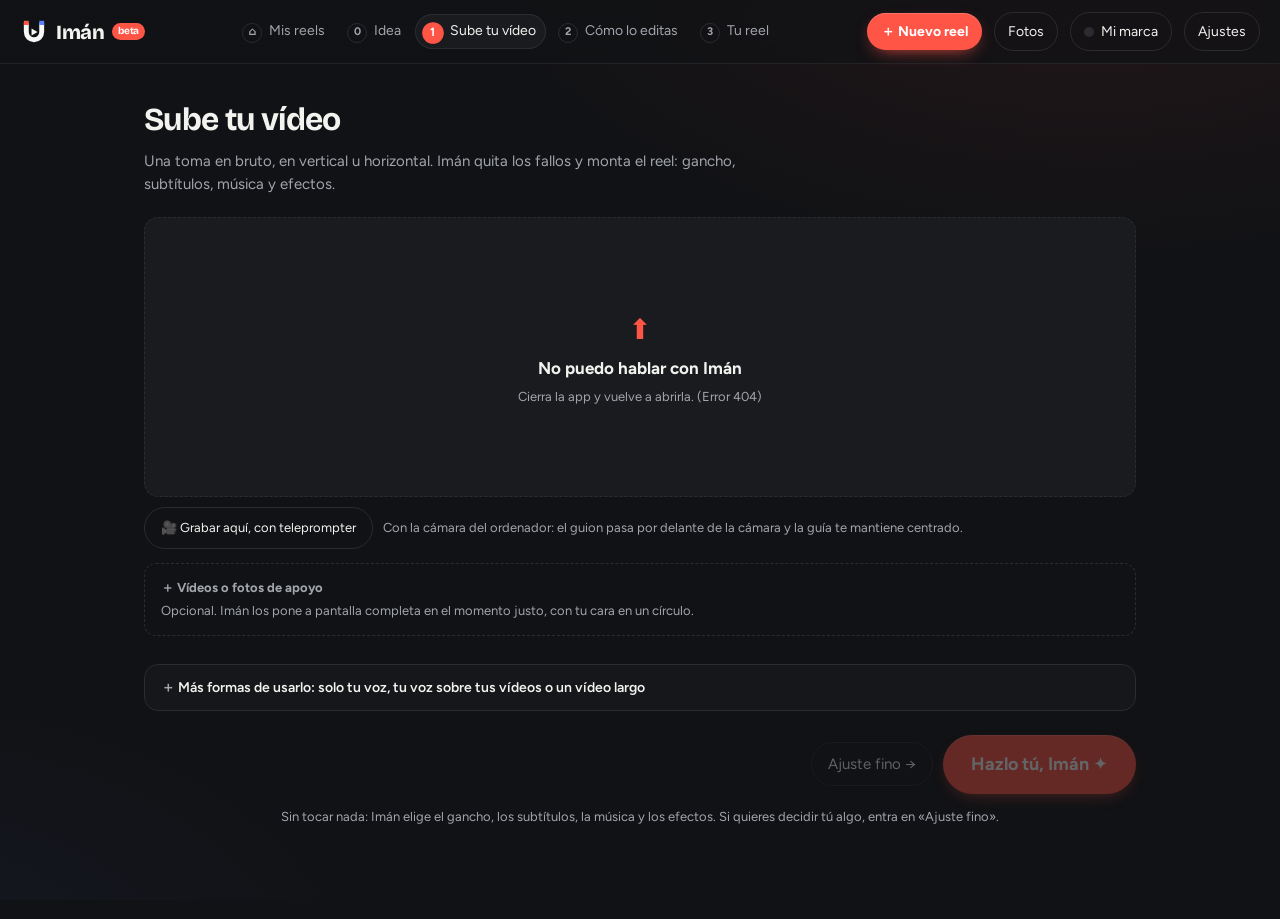
==== iman/web/index.html @ d452b276 "Nada encima de nada: efectos que no se pisan, lista lejos de la cara, círculo opcional y tarjeta de " ====
<!doctype html>
<html lang="es">
<head>
  <meta charset="utf-8">
  <meta name="viewport" content="width=device-width, initial-scale=1">
  <title>Imán</title>
  <link rel="icon" href="iman-logo-oscuro.svg" type="image/svg+xml">
  <link rel="stylesheet" href="https://fonts.googleapis.com/css2?family=Bricolage+Grotesque:opsz,wght@12..96,800&family=Figtree:wght@400;500;700&display=swap">
  <link rel="stylesheet" href="styles.css">
</head>
<body>
  <header class="top">
    <div class="brand"><img class="logo" src="iman-logo-oscuro.svg" alt=""> Imán <small>beta</small></div>
    <nav class="steps" id="steps">
      <button data-step="home"><b>⌂</b> Mis reels</button>
      <button data-step="idea"><b>0</b> Idea</button>
      <button data-step="upload"><b>1</b> Sube tu vídeo</button>
      <button data-step="edit"><b>2</b> Cómo lo editas</button>
      <button data-step="result"><b>3</b> Tu reel</button>
    </nav>
    <a href="#" class="pill" id="trial-pill" hidden></a>
    <button class="primary small" id="new-reel" title="Empezar un reel desde cero">＋ Nuevo reel</button>
    <button class="ghost" id="open-photos" title="Quitar fondo, mejorar y reiluminar fotos">Fotos</button>
    <button class="ghost" id="open-brand"><i class="dot" id="brand-dot"></i> Mi marca</button>
    <button class="ghost" id="open-settings">Ajustes</button>
  </header>

  <div class="update" id="update" role="status" hidden>
    <span><b id="update-title">Hay una versión nueva de Imán</b> <span id="update-text"></span></span>
    <details id="update-notes-wrap" hidden><summary>Qué trae</summary><p id="update-notes"></p></details>
    <button class="primary" id="update-btn">Actualizar ahora</button>
    <button class="ghost" id="update-later" aria-label="Más tarde">Más tarde</button>
  </div>

  <main>
    <!-- BIBLIOTECA -->
    <section class="panel" data-panel="home">
      <div class="row between top-row">
        <div><h1>Mis reels</h1><p class="lead">Todo lo que has editado con Imán, listo para volver a tocar o publicar.</p></div>
        <button class="primary" data-goto="upload">+ Nuevo reel</button>
      </div>
      <p class="hint" id="lib-filter-row" hidden><label>Cliente <select id="lib-client"><option value="*">Todos</option><option value="">Mi marca</option></select></label></p>
      <div id="streak" class="card streak" hidden></div>
      <div id="learned" class="card learned" hidden></div>
      <div id="library" class="library"></div>
    </section>

    <!-- 0. IDEA -->
    <section class="panel" data-panel="idea">
      <div class="idea-top">
        <div>
          <h1>¿Sobre qué grabas hoy?</h1>
          <p class="lead">El agente de ideas te da el gancho y un guion corto con tus palabras. Grábalo de una toma, con el móvil apoyado y luz natural. Es opcional: si ya lo tienes grabado, <a href="#" data-goto="upload">sáltate este paso</a>.</p>
          <form id="idea-form" class="stack">
            <label>Tema<input name="topic" required placeholder="Ej.: cómo conseguir tus primeros clientes como fisio"></label>
            <label>Para quién<input name="audience" placeholder="Ej.: fisios que empiezan por su cuenta"></label>
            <button class="primary" type="submit">Dame 3 ideas</button>
          </form>
        </div>
        <div class="logo3d" aria-hidden="true">
          <div class="logo3d-spin">
            <img src="iman-logo-oscuro.svg" alt="" class="l0"><img src="iman-logo-oscuro.svg" alt="" class="l1">
            <img src="iman-logo-oscuro.svg" alt="" class="l2"><img src="iman-logo-oscuro.svg" alt="" class="l3">
            <img src="iman-logo-oscuro.svg" alt="" class="l4"><img src="iman-logo-oscuro.svg" alt="" class="l5">
          </div>
          <div class="logo3d-floor"></div>
        </div>
      </div>
      <div id="ideas" class="cards"></div>

      <details class="from-comment" id="inspo-box">
        <summary>🔍 Inspiración: ¿por qué funciona ese reel?</summary>
        <p class="hint">Sube un reel de otra persona que te haya llamado la atención. Imán mide su ritmo y explica su gancho, su estructura y sus trucos de retención, y te dice qué parte de la <b>forma</b> puedes llevarte. Nunca su guion ni sus frases: eso es suyo.</p>
        <div class="row tight wrap">
          <label class="file-btn ghost">📥 Analizar un reel<input type="file" id="inspo-file" accept="video/*" hidden></label>
          <span class="hint" id="inspo-status"></span>
        </div>
        <div id="inspo-out" class="cards" hidden></div>
        <div id="inspo-list" class="inspo-list"></div>
      </details>

      <details class="from-comment" id="trends-box">
        <summary>🔥 Ideas en tendencia hoy</summary>
        <p class="hint">Lo que hoy se busca en tu país (Google Trends, gratis y sin clave), convertido en ideas para tu sector. Imán solo propone lo que encaja de verdad con lo tuyo.</p>
        <div class="row tight">
          <label>País <select id="trends-geo"><option value="ES">España</option><option value="MX">México</option><option value="AR">Argentina</option><option value="CO">Colombia</option><option value="CL">Chile</option><option value="US">Estados Unidos</option></select></label>
          <button class="primary" type="button" id="trends-btn">Ver qué se mueve hoy</button>
        </div>
        <div id="trends-out" class="cards" hidden></div>
      </details>

      <details class="from-comment" id="agency-box">
        <summary>✈️ Modo agencia de viajes</summary>
        <p class="hint">Dime el destino y las fechas y te preparo el reel entero: tres ganchos, el guion para grabar de una toma, qué planos pedir a los viajeros, la ruta para el mapa 3D y los textos para Instagram y WhatsApp.</p>
        <form id="agency-form" class="stack">
          <div class="row">
            <label>Destino<input name="destination" required placeholder="Ej.: Japón en grupo"></label>
            <label>Fechas<input name="dates" placeholder="Ej.: 18 al 29 de noviembre"></label>
          </div>
          <div class="row">
            <label>Precio (opcional)<input name="price" placeholder="Ej.: 3.450 € con vuelos"></label>
            <label>Plazas (opcional)<input name="seats" placeholder="Ej.: 30"></label>
          </div>
          <label>Qué incluye (opcional)<input name="includes" placeholder="Ej.: vuelos, hoteles 4*, ryokan en Gero, guía en español"></label>
          <label>Para quién (opcional)<input name="audience" placeholder="Ej.: parejas y amigos de 35 a 60 que no quieren organizar nada"></label>
          <button class="primary" type="submit">Prepárame el reel</button>
        </form>
        <div id="agency-out"></div>
      </details>

      <details class="from-comment" id="calendar-box">
        <summary>🗓️ Calendario de contenido</summary>
        <p class="hint">Qué reel grabar cada día en las próximas semanas, según tu sector y tus fechas clave (una salida, Black Friday, Navidad). Lo puedes descargar para tu calendario.</p>
        <form id="calendar-form" class="stack">
          <label>De qué va tu negocio o tu cuenta<input name="topic" placeholder="Ej.: agencia de viajes en grupo y a medida"></label>
          <label>Fechas clave (una por línea)<textarea name="key_dates" rows="3" placeholder="Ej.: 18 al 29 de noviembre: salida a Japón en grupo&#10;28 de noviembre: Black Friday"></textarea></label>
          <div class="row">
            <label>Semanas<select name="weeks"><option>2</option><option>3</option><option>4</option></select></label>
            <label>Reels por semana<select name="per_week"><option>2</option><option selected>3</option><option>4</option><option>5</option></select></label>
          </div>
          <button class="primary" type="submit">Hazme el calendario</button>
        </form>
        <div id="calendar-out"></div>
      </details>

      <details class="from-comment" id="from-comment">
        <summary>💬 Reel desde un comentario</summary>
        <p class="hint">Pega lo que te ha escrito un seguidor (o sube la captura). Te doy la respuesta para el comentario y el guion de un reel nuevo que le responde, con su comentario en pantalla al principio.</p>
        <form id="comment-form" class="stack">
          <label>Comentario<textarea name="texto" rows="4" title="Cópialo tal cual, con sus faltas: la IA lo ordena" placeholder="Consejo: tirad la basura en los 7-Eleven…"></textarea></label>
          <div class="row tight">
            <label>Usuario<input name="autor" placeholder="@sheila" maxlength="40"></label>
            <label class="ghost small file-pick">📷 Subir captura<input type="file" name="captura" accept="image/*" hidden></label>
            <span class="hint" id="comment-file"></span>
          </div>
          <button class="primary" type="submit">Hazme la respuesta y el reel</button>
        </form>
        <div id="comment-out"></div>
      </details>

      <div class="today">
        <div class="today-head"><h3>Qué grabar hoy</h3><button class="ghost small" id="today-more" type="button">Otras ideas ↻</button></div>
        <p class="hint" id="today-hint">Toca una y te relleno el tema. Luego pulsa «Dame 3 ideas».</p>
        <div id="today" class="today-list"></div>
      </div>

      <h3>Para que te quede bien a la primera</h3>
      <div class="tips">
        <div class="tip"><b>☀️ Luz de frente</b><span>Ponte mirando a una ventana. Nunca con la ventana detrás.</span></div>
        <div class="tip"><b>📱 Móvil apoyado</b><span>En vertical, a la altura de los ojos. Cámara trasera si puedes: graba mejor.</span></div>
        <div class="tip"><b>🎙 Que se te oiga</b><span>Habitación sin eco o un micro de solapa. El audio importa más que la imagen.</span></div>
        <div class="tip"><b>🎬 Una toma y sigue</b><span>Si te equivocas, calla un segundo y repite la frase. Imán quita el fallo.</span></div>
        <div class="tip"><b>⏱ 30–60 segundos</b><span>Una sola idea por reel. Empieza fuerte: la primera frase es el gancho.</span></div>
        <div class="tip"><b>👉 Cierra con una acción</b><span>«Escríbeme JAPÓN», «guárdalo», «reserva tu plaza». Una sola.</span></div>
      </div>

      <h3>Preguntas frecuentes</h3>
      <div class="faq">
        <details><summary>¿Tengo que usar el agente de ideas?</summary><p>No. Si ya tienes el vídeo grabado, pasa directamente a «Sube tu vídeo».</p></details>
        <details><summary>¿Puedo leer el guion mientras grabo?</summary><p>Mejor no leerlo palabra por palabra: quédate con el gancho y las 2–3 ideas y cuéntalo con tus palabras. Suena mucho más natural.</p></details>
        <details><summary>¿En vertical u horizontal?</summary><p>Mejor vertical. Si grabas en horizontal, Imán lo encuadra solo, pero pierdes calidad en los lados.</p></details>
        <details><summary>¿Cuánto tarda en editarse?</summary><p>Un reel de un minuto suele tardar entre uno y tres minutos, según tu ordenador. La primera vez algo más, porque descarga el modelo que transcribe.</p></details>
        <details><summary>¿Se sube mi vídeo a algún sitio?</summary><p>No. El vídeo se edita en tu ordenador. A la IA solo le llega el texto de lo que dices.</p></details>
        <details><summary>¿Por qué me sale un error al pedir ideas?</summary><p>Revisa en Ajustes › IA que edita que tengas elegida «Mi Claude» con tu clave pegada, y que tu cuenta tenga saldo. En «Usar mi propia clave de IA» tienes la guía paso a paso y el botón «Probar mi clave», que te dice exactamente qué falla.</p></details>
      </div>
    </section>

    <!-- 1. UPLOAD -->
    <section class="panel" data-panel="upload">
      <h1>Sube tu vídeo</h1>
      <p class="lead">Una toma en bruto, en vertical u horizontal. Imán quita los fallos y monta el reel: gancho, subtítulos, música y efectos.</p>

      <label class="drop" id="drop">
        <input type="file" id="file" accept="video/*" hidden>
        <div class="drop-inner">
          <div class="drop-icon">⬆</div>
          <strong id="drop-title">Arrastra tu vídeo aquí</strong>
          <span id="drop-hint">o pulsa para elegirlo · MP4, MOV</span>
        </div>
        <video id="preview" muted playsinline hidden></video>
        <div id="audio-picked" class="audio-picked" hidden></div>
      </label>
      <p class="hint record-row"><button class="ghost" type="button" id="record-open">🎥 Grabar aquí, con teleprompter</button> <span>Con la cámara del ordenador: el guion pasa por delante de la cámara y la guía te mantiene centrado.</span></p>
      <p class="hint picked-row" id="picked-row" hidden><span id="picked-name"></span> · <a href="#" id="change-file">Cambiar de vídeo</a></p>
      <div class="takes" id="takes-box" hidden>
        <p class="hint"><strong>Tus tomas, en este orden.</strong> Imán las une una detrás de otra e iguala el color a la primera. Si el orden no es el que quieres, muévelas con las flechas.</p>
        <ol id="takes-list"></ol>
        <p class="hint"><a href="#" id="add-takes">＋ Añadir más tomas</a> · En las instrucciones puedes decir «en la toma 2 pon el texto…»: Imán sabe dónde empieza y acaba cada una.</p>
      </div>
      <div class="broll" id="broll-box">
        <label class="broll-pick">
          <input type="file" id="broll" accept="video/*,image/*" multiple hidden>
          <strong id="broll-title">＋ Vídeos o fotos de apoyo</strong>
          <span class="hint" id="broll-hint">Opcional. Imán los pone a pantalla completa en el momento justo, con tu cara en un círculo.</span>
        </label>
        <div id="broll-list" class="broll-list"></div>
      </div>
      <details class="fine" id="fine-modes">
        <summary>Más formas de usarlo: solo tu voz, tu voz sobre tus vídeos o un vídeo largo</summary>
      <div class="choices inline modes" id="modes">
        <label class="choice"><input type="radio" name="mode" value="camara" checked><span>🎥 Hablo a cámara<small>Tu toma de siempre</small></span></label>
        <label class="choice"><input type="radio" name="mode" value="voz"><span>🎙 Solo mi voz<small>Sin salir en cámara</small></span></label>
        <label class="choice"><input type="radio" name="mode" value="vozclips"><span>🎞 Mi voz sobre mis vídeos<small>Tus clips con tu voz encima</small></span></label>
        <label class="choice"><input type="radio" name="mode" value="largo"><span>✂️ Vídeo largo → varios reels<small>Un directo, una clase, un podcast</small></span></label>
      </div>
      <label class="check" id="directo-row" hidden><input type="checkbox" id="directo"> Es un directo o una charla con público: busca también los momentos con más energía (risas, subidas de voz, reacciones)</label>
      </details>
      <p class="hint plantilla-row" id="plantilla-row" hidden>
        <label>Plantilla <select id="plantilla"><option value="">Imán decide (sin plantilla)</option></select></label>
        <button class="ghost small" type="button" id="plantilla-del" hidden title="Borrar esta plantilla">✕</button>
        <span id="plantilla-hint"></span>
      </p>
      <div class="row end quick-go">
        <button class="ghost" id="to-edit" disabled>Ajuste fino →</button>
        <button class="primary big" id="go-quick" disabled>Hazlo tú, Imán ✦</button>
      </div>
      <p class="hint center" id="quick-hint">Sin tocar nada: Imán elige el gancho, los subtítulos, la música y los efectos. Si quieres decidir tú algo, entra en «Ajuste fino».</p>
    </section>

    <!-- 2. EDIT -->
    <section class="panel" data-panel="edit">
      <h1>Cómo lo editas</h1>
      <p class="lead">Con elegir para dónde es y de qué va, basta. Lo demás Imán lo decide solo, y puedes cambiarlo abajo.</p>
      <div class="grid2">
        <div>
          <h3>¿Para dónde es?</h3>
          <div id="redes" class="choices inline"></div>
          <h3>¿De qué va?</h3>
          <div id="packs" class="choices inline"></div>
          <details class="fine" id="fine-edit">
            <summary>Ajuste fino: ritmo, subtítulos, encuadre, fondo, color, sonido y calidad</summary>
          <h3>Ritmo</h3>
          <div id="rhythms" class="choices"></div>
          <h3>Estilo de subtítulos</h3>
          <div id="styles" class="choices inline"></div>
          <h3>Tamaño de letra</h3>
          <div class="choices inline" id="letra-choices">
            <label class="choice"><input type="radio" name="letra" value="normal" checked><span>Normal<small>hasta 3 palabras por bloque</small></span></label>
            <label class="choice"><input type="radio" name="letra" value="grande"><span>Grande<small>letras grandes, 2 palabras por bloque</small></span></label>
            <label class="choice"><input type="radio" name="letra" value="enorme"><span>Enorme<small>una palabra que llena la pantalla</small></span></label>
          </div>
          <div class="copy-style">
            <button class="ghost" type="button" id="copy-style-btn">✦ Copiar el estilo de un reel que te gusta</button>
            <div id="copy-style-box" class="stack" hidden>
              <p class="hint">Sube el reel (guárdalo o grábalo con la pantalla del móvil) o una captura. Imán saca la letra, los colores, cuántas palabras salen y el ritmo. No copia el contenido de nadie.</p>
              <input type="file" id="copy-style-file" accept="video/*,image/*">
              <input id="copy-style-name" placeholder="Nombre para el estilo (opcional)">
              <button class="primary" type="button" id="copy-style-go">Sacar el estilo</button>
              <p class="hint" id="copy-style-msg"></p>
            </div>
          </div>
          <h3>Encuadre</h3>
          <div class="choices inline">
            <label class="choice"><input type="radio" name="fit" value="recortar" checked><span>Recortar a vertical<small>llena la pantalla; si grabaste en horizontal, te sigue para que no te salgas</small></span></label>
            <label class="choice"><input type="radio" name="fit" value="fondo"><span>Fondo desenfocado<small>se ve el vídeo entero, con el mismo vídeo borroso arriba y abajo</small></span></label>
          </div>
          <div id="bg-box">
            <h3>Tu fondo</h3>
            <div class="choices inline" id="bg-choices">
              <label class="choice"><input type="radio" name="background" value="" checked><span>El de verdad<small>tu fondo tal cual se grabó</small></span></label>
              <label class="choice"><input type="radio" name="background" value="desenfoque"><span>Desenfocado<small>tú nítido delante</small></span></label>
              <label class="choice"><input type="radio" name="background" value="color"><span>Brillo de mi marca<small>oscuro con la luz de tu color</small></span></label>
              <label class="choice"><input type="radio" name="background" value="marca_degradado"><span>Degradado de mi marca<small>te recorta y pone detrás tus colores</small></span></label>
              <label class="choice"><input type="radio" name="background" value="marca_bokeh"><span>Luces de mi marca<small>bokeh desenfocado</small></span></label>
              <label class="choice"><input type="radio" name="background" value="marca_logo"><span>Trama con mi logo<small>tu logo repetido y suave detrás de ti</small></span></label>
              <label class="choice"><input type="radio" name="background" value="foto"><span>Mi foto<small>p. ej. Tokio de fondo</small></span></label>
            </div>
            <label class="ghost button" id="bg-photo-pick" hidden>📷 Elegir la foto de fondo<input type="file" id="bg-photo" accept="image/*" hidden></label>
            <p class="hint" id="bg-photo-name" hidden></p>
          </div>
          <h3>Color</h3>
          <div class="music-row"><label>🎨 Look de color y textura
            <select id="look"><option value="auto" selected>Automático (Imán elige según tu vídeo)</option><option value="natural">Natural</option><option value="calido">Cálido</option><option value="teal">Teal &amp; Orange (viajes)</option><option value="cine">Cine</option><option value="grano">Película con grano</option><option value="retro">Retro (CRT)</option><option value="bn">Blanco y negro</option></select></label></div>
          <p class="hint" id="look-help"></p>
          <h3>Espectáculo</h3>
          <div class="music-row"><label>🎆 Intensidad de los efectos
            <select id="intensidad"><option value="alta" selected>Alta: un efecto cada 3-5 s, textos grandes (el estilo que más engancha)</option><option value="media">Media: un efecto cada 5-8 s</option><option value="baja">Baja: pocos efectos, solo si aportan</option></select></label></div>
          <div id="use-brand-row" hidden>
            <h3>Marca</h3>
            <label class="check"><input type="checkbox" id="use-brand" checked> Con mi marca (colores, logo y cierre) · <a href="#" id="brand-edit-link">cambiar</a></label>
          </div>
          <h3>Sonido</h3>
          <label class="check"><input type="checkbox" id="voice" checked> Mejorar la voz (menos ruido, volumen estable)</label>
          <label class="check"><input type="checkbox" id="ruido"> Quitar ruido fuerte de fondo (calle, tráfico, viento) <small>solo si se oye mucho: suaviza un poco la voz</small></label>
          <label class="check"><input type="checkbox" id="sfx" checked> Efectos de sonido (golpe al empezar, whoosh y pops en cada efecto)</label>
          <label class="check"><input type="checkbox" id="punch" checked> Zoom de entrada en el primer medio segundo</label>
          <label class="check"><input type="checkbox" id="transiciones" checked> Transiciones en los cortes (barrido y glitch)</label>
          <label class="check"><input type="checkbox" id="circulo"> Mi cara en un círculo sobre los vídeos de apoyo, el mapa y las tarjetas</label>
          <label class="check"><input type="checkbox" id="barra"> Barra de progreso arriba (se llena hasta el final y engancha)</label>
          <div class="music-row">
            <label>🎵 Música de fondo
              <select id="music-style"><option value="auto" selected>Automática (Imán elige según tu vídeo)</option><option value="">Sin música</option><option value="mia">Mi música (subir archivo)</option></select>
            </label>
            <button type="button" class="ghost" id="music-play" hidden>▶ Escuchar</button>
            <audio id="music-audio" hidden></audio>
          </div>
          <label class="ghost button" id="music-pick" hidden>Elegir mi canción<input type="file" id="music-file" accept="audio/*,.mp3,.m4a,.wav,.ogg,.flac,.aac" hidden></label>
          <p class="hint" id="music-name">La música de Imán la creamos nosotros: es tuya y sin derechos. Baja sola cuando hablas.</p>
          <h3>Calidad</h3>
          <div class="choices inline">
            <label class="choice"><input type="radio" name="size" value="1080" checked><span>1080 × 1920<small>lo normal para redes; tarda menos</small></span></label>
            <label class="choice"><input type="radio" name="size" value="4k"><span>4K<small>más nitidez si tu móvil grabó en 4K; tarda más y pesa más</small></span></label>
          </div>
          </details>
        </div>
        <div>
          <h3>Dímelo como a tu editor</h3>
          <textarea id="instructions" rows="5" placeholder="Ej.: quita la parte en la que me equivoco con el precio y resalta «gratis»"></textarea>
          <p class="hint tip">💡 Pide cosas concretas, una por frase: qué quitar («la parte del precio»), qué resaltar («la palabra gratis») y qué efecto quieres y dónde («una lista cuando digo los 3 pasos»).</p>
          <p class="hint ideas-label">Toca las que quieras y se añaden (puedes elegir varias y retocarlas):</p>
          <div id="instr-ideas" class="quick ideas"></div>
          <label class="check small"><input type="checkbox" id="remember"> Recordarlo para mis próximos reels</label>
          <p class="hint" id="memory-hint" hidden></p>
          <p class="hint" id="ai-hint"></p>
          <details class="fine" id="fine-hook">
            <summary>Ajuste fino: el gancho</summary>
          <h3>Gancho</h3>
          <label class="check"><input type="checkbox" id="hook" checked> Poner título de gancho al principio</label>
          <input id="hook-title" placeholder="Escríbelo tú, o deja que lo proponga la IA">
          <p class="hint tip">💡 Máx. 7 palabras y algo concreto: una cifra («3 errores al ir a Japón»), un problema («Si te mareas en el avión…») o una promesa («Japón por menos de 2.000 €»). Evita «Hola» o «Hoy os cuento».</p>
          <select id="hook-template"><option value="">Plantilla de gancho (opcional)</option></select>
          <h3>Gancho visual (los primeros 3 segundos)</h3>
          <select id="gancho"><option value="auto">Que lo elija Imán</option></select>
          <p class="hint tip" id="gancho-tip"></p>
          <details class="gancho-lib" id="gancho-lib">
            <summary>🎬 Biblioteca de ganchos visuales: qué grabar al principio</summary>
            <div id="gancho-cards" class="cards"></div>
          </details>
          </details>
        </div>
      </div>
      <div class="row between">
        <button class="ghost" data-goto="upload">← Cambiar vídeo</button>
        <button class="primary" id="go">Hazlo tú, Imán ✦</button>
      </div>
    </section>

    <!-- 3. RESULT -->
    <section class="panel" data-panel="result">
      <div class="result">
        <div class="phone" id="phone">
          <video id="out" controls playsinline hidden></video>
          <div class="safe" aria-hidden="true"><i class="s-top"></i><i class="s-bottom"></i><i class="s-right"></i></div>
          <div id="working" class="working" hidden>
            <div class="spinner"></div>
            <strong id="step">Preparando tu vídeo</strong>
            <div class="bar"><i id="bar"></i></div>
            <span class="hint">Puedes hacer otra cosa mientras tanto.</span>
          </div>
        </div>
        <div class="side">
          <h1>Tu reel</h1>
          <div class="view-tabs" id="view-tabs" role="tablist" aria-label="Vistas" hidden>
            <button type="button" data-view="cut">Sin silencios</button>
            <button type="button" data-view="reel" class="on">Reel terminado</button>
            <button type="button" data-view="orig">Vídeo original</button>
          </div>
          <p class="hint" id="view-hint" hidden></p>
          <div id="clips" class="clips" hidden></div>
          <div id="early" class="early" hidden>
            <div class="card director"><span class="spin-sm"></span><p>Mientras revisas, el director ya está preparando el estilo de tu reel.</p></div>
            <p class="early-stats" id="early-stats"></p>
            <div id="early-phrases" class="phrases"></div>
            <p class="hint">Lo que quites o recuperes aquí se aplica solo en cuanto el reel esté listo.</p>
            <audio id="early-audio" preload="none" hidden></audio>
            <div id="early-preview" class="early-preview" hidden>
              <h4>Vista previa al instante</h4>
              <video id="early-video" controls muted playsinline preload="metadata"></video>
              <p class="hint">Tu vídeo ya con los cortes, en pequeño. El reel de verdad, con subtítulos, música y efectos, sigue montándose.</p>
            </div>
          </div>
          <div id="result-tools">
          <div id="stats" class="stats"></div>
          <div id="hook-box"></div>
          <div id="fixes-box" hidden></div>
          <div id="viral-box" class="card viral" hidden></div>
          <div class="row tight" id="template-row">
            <button class="ghost" type="button" id="template-save" title="Guarda el ritmo, el estilo, el gancho, la música y el look de este reel para repetirlos en los siguientes">💾 Guardar como plantilla</button>
            <button class="ghost" type="button" id="results-open" title="Apunta cómo le fue en tu red: con 3 o más reels anotados, Imán aprende qué te funciona">📈 Anotar resultados</button>
            <button class="ghost" type="button" id="promo-btn" title="4 s de tu toma tal cual y, de un latigazo, el reel montado: para enseñar tu proceso">🎬 Reel antes/después</button>
            <button class="ghost" type="button" id="review-open" title="Modo equipo: márcalo pendiente de aprobación, apruébalo o pide cambios">👥 Equipo</button>
            <span class="hint" id="template-msg"></span>
          </div>
          <div id="review-box" class="card review" hidden>
            <h4>Modo equipo</h4>
            <p class="hint" id="review-state"></p>
            <div class="row tight wrap">
              <label>Quién <input id="review-who" list="review-names" maxlength="40" placeholder="Tu nombre"><datalist id="review-names"></datalist></label>
              <label class="grow">Nota <input id="review-note" maxlength="300" placeholder="Ej.: cambia el gancho por el de la cifra"></label>
            </div>
            <div class="row tight wrap">
              <button class="ghost" type="button" data-review="pendiente">⏳ Pedir aprobación</button>
              <button class="ghost" type="button" data-review="aprobado">✅ Aprobar</button>
              <button class="ghost" type="button" data-review="cambios">✏️ Pedir cambios</button>
              <button class="ghost" type="button" data-review="borrador">Quitar de revisión</button>
            </div>
            <p class="hint">Para que lo vea la otra persona, mándale el reel con «Para WhatsApp» y que apunte aquí su decisión en su Imán (o en este).</p>
            <ul id="review-hist" class="review-hist"></ul>
          </div>
          <div id="check-box" class="card" hidden><h4>Revisión antes de publicar</h4><ul id="check-list" class="checks"></ul></div>
          <h3>Publicar y vender</h3>
          <div class="publish">
            <p class="hint">Lo que convierte el reel en reservas: el texto para cada red, los anuncios y una guía para captar contactos.</p>
            <div class="row tight">
              <button class="primary" id="post-btn">✦ Textos para cada red y anuncios</button>
              <button class="ghost" id="guide-btn" type="button">📘 Guía PDF para captar contactos</button>
            </div>
            <p class="hint" id="guide-msg" hidden></p>
            <div id="post-box" hidden>
              <p class="hint" id="post-funnel"></p>
              <div class="view-tabs" id="post-tabs" role="tablist"></div>
              <textarea id="post-text" rows="8"></textarea>
              <div class="row tight">
                <button class="ghost" id="post-copy">Copiar texto</button>
                <button class="link" id="post-again" type="button">Escríbelos de nuevo</button>
              </div>
              <div class="share" id="share-box">
                <button class="primary small" id="share-go" type="button">Copiar texto y abrir Instagram</button>
                <button class="ghost small" id="share-folder" type="button">📂 Ver el vídeo en su carpeta</button>
                <p class="hint" id="share-help"></p>
              </div>
            </div>
            <div class="cover">
              <img id="cover-img" alt="Portada">
              <div>
                <label>Portada: elige el momento<input type="range" id="cover-t" min="0" max="10" step="0.1" value="0.5"></label>
                <a class="ghost" id="cover-dl" href="#" download>Descargar portada</a>
              </div>
            </div>
            <button class="ghost" id="covers-btn">✦ Hazme 3 portadas que se pinchen</button>
            <p class="hint" id="covers-hint" hidden>Tú recortado, con luz de borde y el gancho en grande. Cada una en vertical (portada del reel) y en horizontal (YouTube).</p>
            <div id="covers" class="covers" hidden></div>
          </div>
          <details id="review-box" open>
            <summary>Revisa lo que dices</summary>
            <p class="hint">Lo que se queda y lo que he quitado, frase a frase. Si algo no te cuadra, cámbialo.</p>
            <div id="phrases" class="phrases"></div>
            <button class="ghost" id="phrases-apply" hidden>Aplicar cambios</button>
          </details>
          <label class="check small"><input type="checkbox" id="safe-toggle"> Ver zonas que tapan Instagram y TikTok</label>
          <div id="fx-box" hidden>
            <h3>Efectos</h3>
            <div id="fx-list" class="fx-list"></div>
            <button class="ghost" id="fx-apply" hidden>Aplicar cambios</button>
          </div>
          <h3>Dímelo como a tu editor</h3>
          <div id="chat" class="chat"></div>
          <form id="chat-form" class="chat-form">
            <input id="chat-input" placeholder="Ej.: pon una lista con los 3 pasos y quita la parte del precio" autocomplete="off">
            <button class="ghost mic" type="button" id="chat-mic" title="Dictar el cambio" aria-label="Dictar el cambio" hidden>🎙</button>
            <button class="primary" type="submit">Enviar</button>
          </form>
          <p class="hint tip">💡 Di qué cambiar y dónde: «el titular del principio más corto», «quita los efectos del final», «música más tranquila».</p>
          <p class="hint ideas-label">¿No sabes qué pedirle? Toca una idea, cámbiala si quieres y pulsa Enviar:</p>
          <div id="chat-ideas" class="quick ideas"></div>
          <label class="check small"><input type="checkbox" id="chat-remember"> Recordarlo para mis próximos reels</label>
          <h3>Cambios rápidos</h3>
          <p class="hint" id="quick-help">Pasa el ratón por un botón para ver qué hace. Al pulsarlo, el reel se vuelve a montar con ese cambio (no se pierde nada).</p>
          <div class="quick" id="quick-box">
            <button data-rhythm="rapido">Más rápido</button>
            <button data-rhythm="natural">Más natural</button>
            <button data-style="impacto">Estilo Impacto</button>
            <button data-style="editorial">Estilo Editorial</button>
            <button data-style="palabra">Palabra a palabra</button>
            <button data-style="neon">Estilo Neón</button>
            <button data-style="karaoke">Karaoke</button>
            <button data-style="caja">Caja</button>
            <button data-style="gigante">Gigante</button>
            <button data-style="mezcla">Mezcla</button>
            <button data-style="elegante">Elegante</button>
            <button data-style="marcador">Marcador</button>
            <button data-style="hormozi">Hormozi</button>
            <button data-style="bebas">Bebas</button>
            <button data-style="comic">Cómic</button>
            <button data-style="bloque">Bloque</button>
            <button data-style="cursiva">Cursiva</button>
            <label class="quick-music">🔠 Letra <select id="re-letra"><option value="normal">Normal</option><option value="grande">Grande</option><option value="enorme">Enorme</option></select></label>
            <label class="quick-music">🎨 Color <select id="re-look"><option value="natural">Natural</option><option value="calido">Cálido</option><option value="teal">Teal &amp; Orange (viajes)</option><option value="cine">Cine</option><option value="grano">Película con grano</option><option value="retro">Retro (CRT)</option><option value="bn">Blanco y negro</option></select></label>
            <label class="quick-music">🎵 Música <select id="re-music"><option value="">Sin música</option></select></label>
            <label class="quick-music">🌍 Idioma <select id="re-idioma"><option value="">El del vídeo</option><option value="en">Inglés</option><option value="fr">Francés</option><option value="de">Alemán</option><option value="it">Italiano</option><option value="pt">Portugués</option><option value="ca">Catalán</option><option value="ja">Japonés</option></select></label>
            <button data-background="desenfoque">Fondo desenfocado</button>
            <button data-background="color">Fondo brillo de marca</button>
            <button data-background="marca_degradado">Fondo degradado de marca</button>
            <button data-background="marca_bokeh">Fondo luces de marca</button>
            <button data-background="marca_logo">Fondo con mi logo</button>
            <button data-background="">Fondo original</button>
            <button data-voice="false">Voz tal cual (sin limpiar)</button>
            <button data-voice="true">Voz limpia</button>
            <button data-ruido="true">Quitar ruido de calle</button>
            <button data-ruido="false">Dejar el ruido de fondo</button>
          </div>
          <form id="reedit-form" class="chat-form">
            <input id="new-hook" placeholder="Cambiar el gancho por…">
            <button class="ghost" type="submit">Aplicar</button>
          </form>
          <details class="versions" id="versions-box">
            <summary>Versiones para probar (anuncios)</summary>
            <p class="hint">Saco el mismo reel con otros ganchos y otras llamadas a la acción, para ver cuál funciona mejor. Hasta 6 versiones.</p>
            <label>Ganchos (uno por línea)<textarea id="versions-hooks" rows="4"></textarea></label>
            <label>Llamadas a la acción (opcional, una por línea)<textarea id="versions-ctas" rows="2" placeholder="Reserva tu plaza&#10;Escríbeme por WhatsApp"></textarea></label>
            <button class="ghost" id="versions-btn" type="button">✦ Crear las versiones</button>
            <p class="hint" id="versions-status" role="status"></p>
            <div id="versions-list" class="versions-list"></div>
          </details>
          <h3>Carrusel e historias</h3>
          <div class="kit">
            <p class="hint">Del mismo reel, con tu marca: un carrusel para el feed y 3 historias para anunciarlo.</p>
            <button class="ghost" id="kit-btn">✦ Hazme el carrusel y las historias</button>
            <div id="kit-box" hidden>
              <div class="kit-strip" id="kit-carousel"></div>
              <div class="kit-strip stories" id="kit-stories"></div>
              <form id="kit-form" class="chat-form">
                <input id="kit-input" placeholder="Ej.: en la diapositiva 3 pon el precio" autocomplete="off">
                <button class="ghost" type="submit">Cambiar</button>
              </form>
              <p class="hint" id="kit-reply"></p>
              <a class="ghost" id="kit-dl" href="#" download>Descargar todo (.zip)</a>
            </div>
          </div>
          </div>
          <div class="row">
            <a class="primary" id="download" href="#" download>Descargar reel</a>
            <a class="ghost" id="download-wa-mp4" href="#" download title="Más ligero, para enviarlo a un grupo o a tu lista de difusión">Para WhatsApp</a>
            <a class="ghost" id="download-wa" href="#" download hidden title="Los estados de WhatsApp cortan a los 60 segundos">Para estados de WhatsApp (trozos de 60 s)</a>
            <button class="ghost" data-goto="upload">Editar un nuevo reel</button>
          </div>
        </div>
      </div>
    </section>
  </main>

  <dialog id="recorder" class="wide">
    <h2>Grabar aquí</h2>
    <p class="hint">Mira al punto rojo (justo bajo la cámara) y lee el guion que pasa por delante. Cuando pares, Imán quita los silencios y los fallos como siempre.</p>
    <div class="rec-stage">
      <video id="rec-video" autoplay muted playsinline></video>
      <div class="rec-guide" aria-hidden="true"><div class="rec-oval"></div><div class="rec-dot"></div></div>
      <div class="rec-prompter" id="rec-prompter"><div id="rec-scroll"></div></div>
      <div class="rec-count" id="rec-count" hidden>3</div>
      <div class="rec-time" id="rec-time" hidden>● 0:00</div>
      <p class="rec-warn" id="rec-warn" hidden></p>
    </div>
    <label>Guion para el teleprompter<textarea id="rec-script" rows="3" placeholder="Pega aquí el guion (o viene solo desde «Grabar esta →»)."></textarea></label>
    <div class="row">
      <label>Velocidad<input type="range" id="rec-speed" min="1" max="5" value="3"></label>
      <label>Letra<input type="range" id="rec-size" min="22" max="48" value="32"></label>
    </div>
    <div class="row between">
      <button class="ghost" type="button" id="rec-close">Cerrar</button>
      <div class="row">
        <button class="ghost" type="button" id="rec-retake" hidden>Repetir</button>
        <button class="primary" type="button" id="rec-start">Grabar (3, 2, 1…)</button>
        <button class="primary" type="button" id="rec-use" hidden>Usar este vídeo →</button>
      </div>
    </div>
  </dialog>

  <dialog id="settings">
    <form method="dialog" id="settings-form" class="stack">
      <h2>Ajustes</h2>
      <h3>Tu licencia</h3>
      <p class="hint" id="license-status"></p>
      <div class="row" id="license-activate">
        <input name="license_input" id="license-input" placeholder="Pega aquí tu clave de licencia" autocomplete="off">
        <button class="primary" id="license-btn" type="button">Activar</button>
      </div>
      <p class="hint" id="license-buy">¿Aún no la tienes? <a href="https://imanreels.com/#precio" target="_blank" rel="noopener">Consigue Imán</a>: soporte, actualizaciones e IA incluidos.</p>
      <div class="row" id="license-active" hidden><button class="ghost" id="license-off" type="button">Desactivar en este ordenador</button></div>
      <p class="hint error" id="license-error" hidden></p>
      <h3>Ayuda y opiniones</h3>
      <p class="hint">¿Algo falla o se te ocurre una mejora? Cuéntanoslo: copiamos tu versión y el último error para que no tengas que explicarlo.</p>
      <div class="row">
        <button class="ghost" id="feedback-btn" type="button">Enviar opinión / Algo falla</button>
        <button class="ghost" id="diag-btn" type="button" title="Comprueba ffmpeg, el modelo que te escucha, el disco, la memoria, la IA y la licencia">🩺 Diagnóstico</button>
        <button class="ghost" id="logs-btn" type="button">Abrir carpeta de registros</button>
      </div>
      <p class="hint" id="feedback-msg" hidden></p>
      <div id="diag-box" class="diag" hidden>
        <ul id="diag-list"></ul>
        <div class="row tight"><button class="ghost small" id="diag-copy" type="button">Copiar diagnóstico</button><span class="hint" id="diag-msg"></span></div>
      </div>
      <h3>Tu ordenador</h3>
      <label>Modo ligero
        <select name="ligero">
          <option value="auto">Automático (Imán lo decide según tu ordenador)</option>
          <option value="si">Siempre: más rápido en ordenadores sencillos</option>
          <option value="no">Nunca: todos los efectos</option>
        </select></label>
      <p class="hint" id="equipo-hint"></p>
      <h3>IA que edita</h3>
      <div class="choices inline">
        <label class="choice"><input type="radio" name="provider" value="iman"><span>Imán<small>incluida, sin cuentas extra</small></span></label>
        <label class="choice"><input type="radio" name="provider" value="claude"><span>Mi Claude<small>con tu clave</small></span></label>
        <label class="choice"><input type="radio" name="provider" value="openai"><span>Mi ChatGPT<small>con tu clave</small></span></label>
        <label class="choice"><input type="radio" name="provider" value="none"><span>Sin IA</span></label>
      </div>
      <details id="own-keys">
        <summary>Usar mi propia clave de IA</summary>
        <p class="hint">Así la IA la pagas tú directamente a Claude, a unos 5 céntimos por reel. La clave se guarda solo en este ordenador.</p>
        <details class="guide" open>
          <summary>Cómo conseguir tu clave de Claude (5 minutos)</summary>
          <ol class="howto">
            <li><b>Crea tu cuenta</b> en <a href="https://console.anthropic.com/" target="_blank" rel="noopener">la consola de Claude</a>. Vale tu correo de siempre. Es distinta de la app de Claude: aunque pagues Claude Pro, aquí hay que poner saldo aparte.</li>
            <li><b>Pon saldo.</b> En <a href="https://console.anthropic.com/settings/billing" target="_blank" rel="noopener">Billing</a>, pulsa «Buy credits». Con 5 $ tienes para unos 80 reels. Si es de empresa, pon los datos fiscales para la factura.</li>
            <li><b>Ponle un tope</b> (opcional) en <a href="https://console.anthropic.com/settings/limits" target="_blank" rel="noopener">Limits</a>, por ejemplo 10 $ al mes, y así nunca gastas de más.</li>
            <li><b>Crea la clave.</b> En <a href="https://console.anthropic.com/settings/keys" target="_blank" rel="noopener">API keys</a>, pulsa «Create key», ponle de nombre «Imán» y pulsa «Copiar». Solo se ve una vez: si la pierdes, crea otra.</li>
            <li><b>Pégala aquí abajo</b> y pulsa «Probar mi clave». Después, «Guardar».</li>
          </ol>
          <p class="hint">No la mandes por WhatsApp ni en capturas: quien la tenga puede gastar tu saldo. Si se te escapa, bórrala en API keys y crea otra.</p>
        </details>
        <label>Clave de Anthropic (Claude)
          <span class="row tight"><input name="anthropic_key" type="password" placeholder="sk-ant-…" autocomplete="off"><button class="ghost" type="button" data-test-key="claude">Probar mi clave</button></span>
        </label>
        <p class="hint" id="test-claude" hidden></p>
        <details class="guide">
          <summary>Prefiero ChatGPT</summary>
          <ol class="howto">
            <li>Entra en <a href="https://platform.openai.com/" target="_blank" rel="noopener">la plataforma de OpenAI</a> (distinta de ChatGPT Plus).</li>
            <li>Pon saldo en <a href="https://platform.openai.com/settings/organization/billing" target="_blank" rel="noopener">Billing</a>.</li>
            <li>Crea la clave en <a href="https://platform.openai.com/api-keys" target="_blank" rel="noopener">API keys</a> y cópiala.</li>
            <li>Pégala aquí, pruébala, marca «Mi ChatGPT» arriba y guarda.</li>
          </ol>
          <label>Clave de OpenAI (ChatGPT)
            <span class="row tight"><input name="openai_key" type="password" placeholder="sk-…" autocomplete="off"><button class="ghost" type="button" data-test-key="openai">Probar mi clave</button></span>
          </label>
          <p class="hint" id="test-openai" hidden></p>
        </details>
      </details>
      <h3>Planos de apoyo de Pexels <small class="tag">gratis</small></h3>
      <p class="hint">Con tu clave de Pexels, Imán mete planos de 1-2 s que ilustran lo que cuentas (tú sigues en el círculo). Sácala gratis en <a href="https://www.pexels.com/api/" target="_blank" rel="noopener">pexels.com/api</a> (pulsa «Your API Key») y pégala aquí. Vídeos de <a href="https://www.pexels.com" target="_blank" rel="noopener">Pexels</a>.</p>
      <label>Clave de Pexels<input name="pexels_key" type="password" placeholder="Tu clave de Pexels" autocomplete="off"></label>
      <h3>Lo que Imán recuerda de ti</h3>
      <p class="hint" id="memory-empty">Aún nada. Marca «Recordarlo para mis próximos reels» cuando le pidas algo y lo aplicará siempre.</p>
      <ul class="memory" id="memory-list"></ul>
      <h3>Llevar Imán a otro ordenador</h3>
      <p class="hint">Guarda en un archivo tus ajustes, Mi marca con el logo y lo que Imán recuerda de ti. En el otro ordenador, pulsa «Importar» y elige ese archivo.</p>
      <label class="check small"><input type="checkbox" id="export-secrets"> Incluir también mi licencia y mis claves de IA</label>
      <p class="hint warn-text" id="export-warn" hidden>Quien tenga ese archivo podrá usar tu licencia y gastar de tu cuenta de IA. Guárdalo en un USB o en tu nube, no lo mandes por WhatsApp ni por correo, y bórralo cuando hayas terminado.</p>
      <div class="row">
        <a class="ghost button" id="export-settings" href="/api/settings/export" download="mis-ajustes.iman">⬇ Exportar mis ajustes</a>
        <label class="ghost button">⬆ Importar ajustes<input type="file" id="import-settings" accept=".iman,.zip" hidden></label>
      </div>
      <p class="hint" id="import-result" hidden></p>

      <h3>Transcripción</h3>
      <div class="choices inline">
        <label class="choice"><input type="radio" name="transcriber" value="local"><span>En mi ordenador (gratis)</span></label>
        <label class="choice"><input type="radio" name="transcriber" value="openai"><span>OpenAI Whisper</span></label>
      </div>
      <label>Idioma del vídeo<select name="language"><option value="es">Español</option><option value="en">Inglés</option><option value="pt">Portugués</option><option value="">Detectar</option></select></label>
      <div class="row end"><button class="ghost" value="cancel">Cerrar</button><button class="primary" id="save-settings" value="default">Guardar</button></div>
    </form>
  </dialog>

  <dialog id="brand" class="wide">
    <form method="dialog" id="brand-form">
      <h2>Mi marca</h2>
      <p class="hint">Se configura una vez y se aplica sola en todos tus reels.</p>
      <div class="row tight wrap clients" id="clients-row" hidden>
        <label>Cliente <select id="client-select"><option value="">Mi marca (la propia)</option></select></label>
        <button class="ghost small" type="button" id="client-add">+ Añadir cliente</button>
        <button class="ghost small" type="button" id="client-del" hidden>Borrar cliente</button>
        <span class="hint" id="client-hint">Cada cliente tiene su propia marca; lo que edites abajo es la del cliente elegido.</span>
      </div>
      <div class="brand-grid">
        <div class="stack">
          <label title="Qué vendes, a quién y qué te hace distinto. La IA lo usa en los textos de cada red.">Cuéntame tu negocio en una frase
            <div class="row tight"><input name="description" placeholder="Ej.: agencia de viajes a medida en Valencia"><button class="ghost" id="brand-auto" type="button">✦ Rellénalo tú</button></div>
          </label>
          <label class="logo-drop" id="logo-drop">
            <input type="file" id="logo-file" accept="image/png,image/jpeg,image/webp,image/svg+xml" hidden>
            <img id="logo-img" alt="" hidden>
            <span id="logo-empty"><strong>Sube tu logo</strong><br>PNG con fondo transparente, mejor. Saco tus colores de él.</span>
          </label>
          <button class="link" id="logo-remove" type="button" hidden>Quitar logo</button>
          <div>
            <h3>Colores</h3>
            <div class="swatches" id="swatches"></div>
            <button class="ghost small" id="palette-btn" type="button">🎨 ¿No tienes colores? Propónmelos</button>
            <div class="palettes" id="palettes" hidden></div>
            <div class="row tight">
              <label class="color">Principal<input type="color" name="primary"></label>
              <label class="color">Secundario<input type="color" name="secondary"></label>
            </div>
          </div>
          <label>Sector
            <select name="sector" id="brand-sector"></select>
          </label>
          <div>
            <h3>Letra</h3>
            <div class="choices inline" id="brand-fonts"></div>
            <p class="hint font-own">
              <label class="link">Subir tu fuente (.ttf u .otf)<input type="file" id="font-file" accept=".ttf,.otf" hidden></label>
              <button class="link" id="font-remove" type="button" hidden>Quitar tu fuente</button>
              <span id="font-name"></span>
            </p>
          </div>
          <div>
            <h3>Cierre del reel</h3>
            <label>Llamada a la acción<input name="cta" maxlength="40" placeholder="Reserva por WhatsApp"></label>
            <p class="hint tip">💡 Un verbo y el canal: «Reserva por WhatsApp», «Escríbeme VIAJE por privado». Sale al final de cada reel.</p>
            <label>Web o teléfono<input name="contact" maxlength="40" placeholder="tuweb.com"></label>
            <label>Usuario<input name="handle" maxlength="40" placeholder="@tumarca"></label>
            <label>Nombre (si no tienes logo)<input name="name" maxlength="40"></label>
            <label>Empresa (razón social, opcional)<input name="company" maxlength="120" placeholder="Mi Empresa, S.L."></label>
            <p class="hint">Solo para tus datos: no sale en los vídeos ni en los textos.</p>
          </div>
          <div>
            <h3>Tono de voz</h3>
            <p class="hint">Así escribe la IA tus ganchos, guiones y publicaciones: con tus palabras y no como un robot.</p>
            <label>Cómo hablas<textarea name="voice" rows="3" maxlength="600" placeholder="De tú, cercano, como en el mostrador. Frases cortas y hechos concretos. Humor seco."></textarea></label>
            <p class="hint tip">💡 Di si tratas de tú o de usted, cómo es tu cliente y qué expresiones usas siempre.</p>
            <label>Textos tuyos de ejemplo<textarea name="voice_examples" rows="4" maxlength="3000" placeholder="Pega 2 o 3 publicaciones o mensajes que hayas escrito tú y que te gusten."></textarea></label>
            <label>Lo que no dices nunca<textarea name="avoid" rows="2" maxlength="1000" placeholder="«exclusivo», «el mejor», «últimas plazas»…"></textarea></label>
            <label class="check"><input type="checkbox" name="no_emojis"> Mi marca no usa emojis <small>Quita los emojis de los textos, de la respuesta a comentarios y de las pegatinas del vídeo.</small></label>
          </div>
          <div>
            <h3>Frases de marca</h3>
            <p class="hint">Tu eslogan sale en el cierre del reel, y la IA usa tus frases en los textos y en las llamadas a la acción.</p>
            <div id="brand-phrases" class="phrases"></div>
            <button class="ghost small" id="phrase-add" type="button">＋ Añadir frase</button>
          </div>
          <label class="check"><input type="checkbox" name="logo_corner"> Logo pequeño en la esquina</label>
          <label class="check"><input type="checkbox" name="end_card"> Cierre con mi marca al final</label>
        </div>
        <div class="brand-preview">
          <div class="mock" id="mock-reel">
            <img class="mock-corner" id="mock-corner" alt="">
            <div class="mock-hook" id="mock-hook">El error que comete el 90%</div>
            <div class="mock-sub">el <b id="mock-accent">error</b> que</div>
          </div>
          <div class="mock" id="mock-end">
            <div class="mock-card" id="mock-card"><img id="mock-logo" alt=""><strong id="mock-name"></strong></div>
            <div class="mock-cta" id="mock-cta"></div>
            <div class="mock-small" id="mock-contact"></div>
            <div class="mock-small" id="mock-handle"></div>
          </div>
          <p class="hint">Durante el reel · Cierre</p>
        </div>
      </div>
      <p class="hint error" id="brand-error" hidden></p>
      <div class="row end"><button class="ghost" value="cancel">Cerrar</button><button class="primary" id="brand-save" value="default">Guardar mi marca</button></div>
    </form>
  </dialog>

  <dialog id="results">
    <form method="dialog" id="results-form">
      <h2>¿Cómo le fue a este reel?</h2>
      <p class="hint">Copia los números de las estadísticas de tu red. Con 3 o más reels anotados, Imán aprende qué gancho, estilo, ritmo, duración y música te funcionan mejor y lo tiene en cuenta en los siguientes.</p>
      <div class="grid2 results-grid">
        <label>Visualizaciones <input type="number" min="0" step="1" name="views" inputmode="numeric"></label>
        <label>Retención media (%) <input type="text" name="retention" inputmode="decimal" placeholder="48,5"></label>
        <label>Guardados <input type="number" min="0" step="1" name="saves" inputmode="numeric"></label>
        <label>Compartidos <input type="number" min="0" step="1" name="shares" inputmode="numeric"></label>
        <label>Comentarios <input type="number" min="0" step="1" name="comments" inputmode="numeric"></label>
        <label>Seguidores nuevos <input type="number" min="0" step="1" name="followers" inputmode="numeric"></label>
      </div>
      <p class="hint" id="results-msg"></p>
      <div class="row end">
        <button class="ghost" type="button" id="results-cancel">Cancelar</button>
        <button class="primary" type="submit">Guardar</button>
      </div>
    </form>
  </dialog>
  <dialog id="photos" class="wide">
    <form method="dialog" id="photos-form">
      <h2>Herramientas de foto</h2>
      <p class="hint">Para tus fotos de apoyo, portadas o lo que publiques aparte. Todo se hace en tu ordenador.</p>
      <label class="photo-drop" id="photo-drop">
        <input type="file" id="photo-file" accept="image/png,image/jpeg,image/webp" hidden>
        <span id="photo-empty"><strong>Elige una foto</strong><br>JPG, PNG o WebP</span>
        <img id="photo-before" alt="Tu foto" hidden>
      </label>
      <div class="photo-tools">
        <button class="ghost" type="button" data-tool="fondo">✂️ Quitar fondo</button>
        <button class="ghost" type="button" data-tool="mejorar">✨ Mejorar foto</button>
        <span class="row tight">
          <button class="ghost" type="button" data-tool="luz">💡 Reiluminar</button>
          <select id="photo-light" aria-label="Luz">
            <option value="estudio">Estudio</option><option value="calida">Atardecer</option>
            <option value="fria">Luz fría</option><option value="neon">Neón</option>
          </select>
          <select id="photo-side" aria-label="Lado de la luz">
            <option value="izquierda">desde la izquierda</option><option value="derecha">desde la derecha</option>
          </select>
        </span>
      </div>
      <p class="hint" id="photo-status" role="status"></p>
      <div class="photo-result" id="photo-result" hidden>
        <img id="photo-after" alt="Resultado">
        <a class="primary" id="photo-download" download>Descargar</a>
      </div>
      <div class="row end"><button class="ghost" value="cancel">Cerrar</button></div>
    </form>
  </dialog>

  <script src="app.js"></script>
</body>
</html>
---- iman/web/styles.css ----
:root {
  --bg: #111215;
  --panel: #1A1B1F;
  --line: #2A2C31;
  --text: #F2F2EF;
  --muted: #A2A5AC;
  --accent: #FF5547;
  --accent-ink: #FFFFFF;
  --sur: #5B80FF;
  --danger: #ff6b5b;
  --radius: 14px;
  color-scheme: dark;
}
* { box-sizing: border-box; }
body {
  margin: 0; background: var(--bg); color: var(--text);
  font: 15px/1.5 Figtree, Inter, ui-sans-serif, system-ui, -apple-system, "Segoe UI", sans-serif;
}
a { color: var(--accent); }
h1 { font-family: "Bricolage Grotesque", Figtree, sans-serif; font-size: 32px; letter-spacing: -0.02em; margin: 0 0 6px; }
h2 { margin: 0; }
h3 { font-size: 13px; text-transform: uppercase; letter-spacing: .08em; color: var(--muted); margin: 22px 0 8px; }
.lead { color: var(--muted); max-width: 640px; margin: 0 0 22px; }
.hint { color: var(--muted); font-size: 13px; }

.top {
  display: flex; align-items: center; gap: 18px; padding: 14px 24px;
  border-bottom: 1px solid var(--line); position: sticky; top: 0; background: var(--bg); z-index: 5;
}
.brand { font-family: "Bricolage Grotesque", Figtree, sans-serif; font-weight: 800; font-size: 20px; letter-spacing: -0.02em; display: flex; align-items: center; gap: 8px; }
.brand small { font-size: 10px; font-weight: 700; color: var(--accent-ink); background: var(--accent); padding: 1px 6px; border-radius: 99px; }
.logo { width: 28px; height: 28px; }
.steps { display: flex; gap: 4px; flex: 1; justify-content: center; flex-wrap: wrap; }
.steps button { background: none; border: 0; color: var(--muted); font: inherit; padding: 6px 10px; border-radius: 99px; cursor: pointer; }
.steps button b { display: inline-grid; place-items: center; width: 20px; height: 20px; border-radius: 99px; border: 1px solid var(--line); font-size: 11px; margin-right: 4px; }
.steps button.active { color: var(--text); background: var(--panel); }
.steps button.active b { background: var(--accent); color: var(--accent-ink); border-color: var(--accent); }

main { max-width: 1040px; margin: 0 auto; padding: 32px 24px 80px; }
.panel { display: none; }
.panel.show { display: block; animation: in .25s ease; }
@keyframes in { from { opacity: 0; transform: translateY(6px); } }

button, .primary, .ghost { font: inherit; cursor: pointer; text-decoration: none; }
.primary {
  background: var(--accent); color: var(--accent-ink); border: 0; font-weight: 700;
  padding: 12px 20px; border-radius: 99px; display: inline-block;
}
.primary:disabled { opacity: .35; cursor: not-allowed; }
.ghost:disabled { opacity: .35; cursor: not-allowed; }
.ghost:disabled:hover { background: transparent; }
.ghost { background: transparent; color: var(--text); border: 1px solid var(--line); padding: 10px 16px; border-radius: 99px; }
.ghost:hover { border-color: var(--muted); }

input, textarea, select {
  width: 100%; background: var(--panel); color: var(--text); border: 1px solid var(--line);
  border-radius: 10px; padding: 11px 12px; font: inherit; margin-top: 6px;
}
input:focus, textarea:focus, select:focus { outline: 2px solid var(--accent); outline-offset: -1px; }
label { display: block; color: var(--muted); font-size: 13px; }
.stack { display: grid; gap: 12px; max-width: 560px; }
.row { display: flex; gap: 10px; margin-top: 24px; flex-wrap: wrap; align-items: center; }
.row.end { justify-content: flex-end; }
.row.between { justify-content: space-between; }
.grid2 { display: grid; grid-template-columns: 1fr 1fr; gap: 32px; }
@media (max-width: 760px) { .grid2 { grid-template-columns: 1fr; } .steps { display: none; } }

.drop {
  border: 1.5px dashed var(--line); border-radius: var(--radius); min-height: 280px;
  display: grid; place-items: center; cursor: pointer; background: var(--panel); position: relative; overflow: hidden;
}
.drop.over { border-color: var(--accent); }
.drop-inner { text-align: center; display: grid; gap: 6px; color: var(--muted); }
.drop-inner strong { color: var(--text); font-size: 17px; }
.drop-icon { font-size: 28px; color: var(--accent); }
.drop video { max-height: 420px; max-width: 100%; border-radius: 10px; }

.choices { display: grid; gap: 8px; }
.choices.inline { grid-template-columns: repeat(auto-fit, minmax(140px, 1fr)); }
.choice input { position: absolute; width: 1px; height: 1px; opacity: 0; pointer-events: none; }
.choice { position: relative; }
.choice input:focus-visible + span { outline: 2px solid var(--accent); outline-offset: 2px; }
.choice span {
  display: block; padding: 12px 14px; border: 1px solid var(--line); border-radius: 12px;
  color: var(--text); font-size: 14px; background: var(--panel); cursor: pointer;
}
.choice span small { display: block; color: var(--muted); font-size: 12.5px; margin-top: 2px; }
.choice input:checked + span { border-color: var(--accent); box-shadow: inset 0 0 0 1px var(--accent); }
.choice .tag { color: var(--accent-ink); background: var(--accent); font-size: 10px; font-weight: 700; padding: 1px 6px; border-radius: 99px; margin-left: 6px; }
.check { display: flex; gap: 8px; align-items: center; color: var(--text); margin-bottom: 4px; }
.check input { width: auto; margin: 0; }

.cards { display: grid; grid-template-columns: repeat(auto-fit, minmax(260px, 1fr)); gap: 14px; margin-top: 24px; }
.card { background: var(--panel); border: 1px solid var(--line); border-radius: var(--radius); padding: 18px; }
.card h4 { margin: 0 0 8px; font-size: 17px; }
.card p { white-space: pre-wrap; color: var(--muted); margin: 0 0 10px; font-size: 14px; }

.result { display: grid; grid-template-columns: 340px 1fr; gap: 36px; align-items: start; }
@media (max-width: 760px) { .result { grid-template-columns: 1fr; } }
.phone { aspect-ratio: 9/16; background: #000; border-radius: 22px; overflow: hidden; border: 1px solid var(--line); display: grid; place-items: center; }
.phone video { width: 100%; height: 100%; object-fit: contain; }
.working { display: grid; gap: 10px; justify-items: center; text-align: center; padding: 24px; }
.spinner { width: 34px; height: 34px; border-radius: 99px; border: 3px solid var(--line); border-top-color: var(--accent); animation: spin 1s linear infinite; }
@keyframes spin { to { transform: rotate(360deg); } }
.bar { width: 200px; height: 6px; background: var(--line); border-radius: 99px; overflow: hidden; }
.bar i { display: block; height: 100%; width: 0; background: var(--accent); transition: width .4s; }
.stats { display: flex; gap: 10px; flex-wrap: wrap; margin: 12px 0; }
.stats div { background: var(--panel); border: 1px solid var(--line); border-radius: 12px; padding: 10px 14px; }
.stats b { display: block; font-size: 20px; }
.stats span { color: var(--muted); font-size: 12px; }
#hook-box .card { margin: 8px 0; }
details { margin-top: 10px; color: var(--muted); }
details summary { cursor: pointer; }
.quick { display: flex; gap: 8px; flex-wrap: wrap; }
.quick button { background: var(--panel); color: var(--text); border: 1px solid var(--line); padding: 8px 12px; border-radius: 99px; }
.quick button:hover { border-color: var(--accent); }
.quick button.on { border-color: var(--accent); box-shadow: inset 0 0 0 1px var(--accent); }
.error { color: var(--danger); }

dialog { background: var(--bg); color: var(--text); border: 1px solid var(--line); border-radius: 18px; padding: 24px; width: min(560px, 92vw); }
dialog::backdrop { background: rgba(0,0,0,.6); }

.chat { display: grid; gap: 8px; max-height: 260px; overflow-y: auto; margin-bottom: 8px; }
.chat:empty { display: none; }
.msg { padding: 10px 14px; border-radius: 14px; max-width: 85%; font-size: 14.5px; }
.msg.user { justify-self: end; background: var(--accent); color: var(--accent-ink); border-bottom-right-radius: 4px; }
.msg.iman { justify-self: start; background: var(--panel); border: 1px solid var(--line); border-bottom-left-radius: 4px; }
.chat-form { display: flex; gap: 8px; align-items: center; margin-top: 8px; }
.chat-form input { margin-top: 0; flex: 1; min-width: 0; }

/* licencia */
.pill { font-size: 12px; font-weight: 700; padding: 6px 12px; border-radius: 99px; text-decoration: none;
  color: var(--text); border: 1px solid var(--line); }
.pill.warn { background: var(--accent); color: var(--accent-ink); border-color: var(--accent); }
#license-activate input { flex: 1; min-width: 0; }
details summary { cursor: pointer; color: var(--muted); font-size: 14px; }
details[open] summary { margin-bottom: 8px; }
[hidden] { display: none !important; }

/* mi marca: las mismas fuentes que salen en el reel */
@font-face { font-family: "Iman Impacto"; src: url(/fonts/Montserrat-Black.ttf); }
@font-face { font-family: "Iman Condensada"; src: url(/fonts/Anton-Regular.ttf); }
@font-face { font-family: "Iman Elegante"; src: url(/fonts/PlayfairDisplay-ExtraBold.ttf); }
@font-face { font-family: "Iman Manuscrita"; src: url(/fonts/Caveat-Bold.ttf); }
@font-face { font-family: "Iman Moderna"; src: url(/fonts/Figtree-ExtraBold.ttf); }
@font-face { font-family: "Iman Ligera"; src: url(/fonts/Figtree-SemiBold.ttf); }
@font-face { font-family: "Iman Bebas"; src: url(/fonts/BebasNeue-Regular.ttf); }
@font-face { font-family: "Iman Bloque"; src: url(/fonts/ArchivoBlack-Regular.ttf); }
@font-face { font-family: "Iman Comic"; src: url(/fonts/Bangers-Regular.ttf); }
@font-face { font-family: "Iman Hormozi"; src: url(/fonts/Poppins-ExtraBold.ttf); }
dialog.wide { width: min(880px, 94vw); }
.dot { display: inline-block; width: 10px; height: 10px; border-radius: 99px; background: var(--line); vertical-align: -1px; margin-right: 4px; }
.brand-grid { display: grid; grid-template-columns: 1fr 300px; gap: 28px; margin-top: 14px; }
@media (max-width: 760px) { .brand-grid { grid-template-columns: 1fr; } }
.row.tight { margin-top: 6px; flex-wrap: nowrap; }
.row.tight input { flex: 1; min-width: 0; margin-top: 0; }
.logo-drop { border: 1.5px dashed var(--line); border-radius: 12px; min-height: 110px; display: grid; place-items: center;
  text-align: center; padding: 14px; cursor: pointer; background: var(--panel); }
.logo-drop:hover, .logo-drop.over { border-color: var(--accent); }
.logo-drop strong { color: var(--text); }
.logo-drop img { max-height: 90px; max-width: 100%; }
.link { background: none; border: 0; color: var(--muted); text-decoration: underline; padding: 0; justify-self: start; font-size: 13px; }
.swatches { display: flex; gap: 8px; flex-wrap: wrap; }
.swatches:empty { display: none; }
.swatches button { width: 34px; height: 34px; border-radius: 99px; border: 2px solid var(--line); cursor: pointer; }
.swatches button:hover { transform: scale(1.08); }
label.color { display: flex; align-items: center; gap: 8px; color: var(--text); }
label.color input { width: 44px; height: 34px; padding: 2px; margin: 0; border-radius: 8px; }
.brand-preview { display: grid; grid-template-columns: 1fr 1fr; gap: 10px; align-content: start; position: sticky; top: 0; }
.brand-preview .hint { grid-column: 1 / -1; text-align: center; margin: 0; }
.mock { aspect-ratio: 9/16; border-radius: 14px; overflow: hidden; position: relative; display: grid; place-items: center;
  background: linear-gradient(160deg, #6b7a8c, #2f3b4a); font-family: Figtree, sans-serif; text-align: center; }
.mock-corner { position: absolute; top: 11%; right: 4%; width: 15%; }
.mock-corner[src=""] { display: none; }
.mock-hook { position: absolute; top: 24%; left: 8%; right: 8%; padding: 6px; font-weight: 800; font-size: 11px; text-transform: uppercase; }
.mock-sub { position: absolute; top: 66%; left: 0; right: 0; color: #fff; font-weight: 800; font-size: 12px; text-transform: uppercase;
  text-shadow: 0 0 3px #000, 0 0 3px #000; }
#mock-end { align-content: center; gap: 4px; padding: 10px; }
.mock-card { background: #fff; border-radius: 8px; padding: 6px 8px; max-width: 70%; margin-bottom: 12px; }
.mock-card img { max-width: 100%; max-height: 50px; display: block; }
.mock-card:has(img[src=""]) { background: none; }
.mock-card img[src=""] { display: none; }
.mock-card strong { font-size: 16px; }
.mock-cta { font-weight: 800; font-size: 12px; }
.mock-small { font-size: 9px; opacity: .8; }

/* biblioteca */
.top-row { margin-top: 0; align-items: flex-start; }
.library { display: grid; grid-template-columns: repeat(auto-fill, minmax(170px, 1fr)); gap: 16px; margin-top: 12px; }
.library:empty::after { content: "Aún no has editado ningún reel. Empieza con «Nuevo reel»."; color: var(--muted); }
.reel-card { background: var(--panel); border: 1px solid var(--line); border-radius: var(--radius); overflow: hidden; cursor: pointer;
  text-align: left; padding: 0; color: var(--text); font: inherit; position: relative; }
.reel-card:hover { border-color: var(--accent); }
.reel-card img { width: 100%; aspect-ratio: 9/16; object-fit: cover; display: block; background: #000; }
.reel-card div { padding: 10px 12px; }
.reel-card strong { display: block; font-size: 14px; line-height: 1.3; }
.reel-card span { color: var(--muted); font-size: 12px; }
.reel-card .del { position: absolute; top: 8px; right: 8px; background: rgba(0,0,0,.6); color: #fff; border: 0; border-radius: 99px;
  width: 28px; height: 28px; opacity: 0; }
.reel-card:hover .del, .reel-card:focus-within .del { opacity: 1; }

/* zonas seguras */
.phone { position: relative; }
.safe { position: absolute; inset: 0; pointer-events: none; display: none; }
.phone.show-safe .safe { display: block; }
.safe i { position: absolute; background: repeating-linear-gradient(45deg, rgba(255,85,71,.28) 0 8px, rgba(255,85,71,.12) 8px 16px); }
.s-top { top: 0; left: 0; right: 0; height: 11.5%; }
.s-bottom { bottom: 0; left: 0; right: 0; height: 17%; }
.s-right { top: 40%; right: 0; width: 13%; bottom: 17%; }
.check.small { font-size: 13px; color: var(--muted); margin-top: 10px; }

/* efectos on/off */
.fx-list { display: grid; gap: 6px; }
.fx { display: flex; align-items: center; gap: 10px; background: var(--panel); border: 1px solid var(--line); border-radius: 12px;
  padding: 8px 12px; color: var(--text); font-size: 14px; }
.fx small { color: var(--muted); display: block; font-size: 12px; }
.fx .grow { flex: 1; min-width: 0; }
.fx.off { opacity: .45; }
.switch { appearance: none; width: 36px; height: 20px; border-radius: 99px; background: var(--line); position: relative; margin: 0;
  padding: 0; cursor: pointer; flex: none; border: 0; }
.switch::after { content: ""; position: absolute; top: 2px; left: 2px; width: 16px; height: 16px; border-radius: 99px; background: #fff; transition: left .15s; }
.switch:checked { background: var(--accent); }
.switch:checked::after { left: 18px; }
#fx-apply { margin-top: 8px; }

/* publicar */
.publish { display: grid; gap: 12px; }
.publish .ghost { justify-self: start; }
.cover { display: grid; grid-template-columns: 90px 1fr; gap: 14px; align-items: center; }
.cover img { width: 90px; aspect-ratio: 9/16; object-fit: cover; border-radius: 10px; background: #000; }
.cover input[type=range] { padding: 0; accent-color: var(--accent); background: none; border: 0; }
.cover a { display: inline-block; margin-top: 8px; font-size: 14px; }
.result .phone { position: sticky; top: 90px; }
@media (max-width: 760px) { .result .phone { position: relative; top: 0; } }

/* aviso de versión nueva */
.update { display: flex; align-items: center; gap: 12px; flex-wrap: wrap; max-width: 1040px; margin: 16px auto 0;
  padding: 12px 16px; border: 1px solid var(--accent); border-radius: 14px; background: var(--panel); font-size: 14.5px; }
.update > span { flex: 1; min-width: 220px; }
.update #update-text { color: var(--muted); }
.update details { flex-basis: 100%; order: 3; }
.update details p { white-space: pre-line; color: var(--muted); font-size: 14px; }
.update button { padding: 8px 14px; }
@media (max-width: 1088px) { .update { margin-inline: 24px; } }

/* revisa lo que dices */
.phrases { display: grid; gap: 2px; max-height: 360px; overflow: auto; margin: 8px 0; }
.phrase { display: flex; gap: 10px; align-items: baseline; padding: 8px 10px; border-radius: 10px; font-size: 14.5px; }
.phrase:hover { background: var(--panel); }
.phrase .t { font: 12px ui-monospace, Menlo, monospace; color: var(--muted); min-width: 34px; }
.phrase small { display: block; color: var(--accent); font-size: 12px; }
.phrase.fuera .txt { text-decoration: line-through; color: var(--muted); }
.phrase .link { white-space: nowrap; font-size: 13px; }
.memory { list-style: none; padding: 0; margin: 0; display: grid; gap: 6px; }
.memory li { display: flex; gap: 8px; justify-content: space-between; align-items: center; padding: 8px 12px; border: 1px solid var(--line); border-radius: 10px; font-size: 14px; }

/* carrusel e historias */
.kit { display: grid; gap: 10px; }
.kit-strip { display: flex; gap: 8px; overflow-x: auto; padding-bottom: 4px; }
.kit-strip img { height: 150px; border-radius: 8px; display: block; border: 1px solid var(--line); }
.kit-strip.stories img { height: 190px; }

/* estilos copiados */
.choice.mine span { position: relative; padding-right: 28px; }
.choice .forget { position: absolute; top: 6px; right: 8px; text-decoration: none; }
.copy-style { margin-top: 8px; }

/* Formas de crear y vídeos de apoyo */
.modes { margin-bottom: 14px; }
.audio-picked { font-weight: 600; padding: 28px; text-align: center; }
.broll { margin-top: 14px; }
.broll-pick { display: grid; gap: 4px; padding: 14px 16px; border: 1px dashed var(--line); border-radius: 12px; cursor: pointer; }
.broll-pick:hover { border-color: var(--accent); }
.broll-list { display: flex; flex-wrap: wrap; gap: 8px; margin-top: 10px; }
.broll-list figure { position: relative; margin: 0; width: 72px; height: 96px; border-radius: 10px; overflow: hidden; background: var(--line); }
.broll-list img, .broll-list video { width: 100%; height: 100%; object-fit: cover; }
.broll-list figcaption { position: absolute; left: 6px; bottom: 4px; color: #fff; font-weight: 700; font-size: 12px; text-shadow: 0 1px 3px #000; }
.broll-list button { position: absolute; top: 4px; right: 4px; border: 0; border-radius: 99px; width: 22px; height: 22px; background: rgba(0,0,0,.6); color: #fff; cursor: pointer; font-size: 11px; }
.clips .library { margin: 10px 0; }
.card.warn { border-color: var(--accent); }

/* ---------- ¿Sobre qué grabas hoy? ---------- */
.idea-top { display: grid; grid-template-columns: minmax(0, 1fr) 260px; gap: 40px; align-items: center; }
.idea-top form { max-width: 560px; }
.logo3d { position: relative; height: 260px; perspective: 900px; display: grid; place-items: center; }
.logo3d::before {
  content: ""; position: absolute; inset: 18% 12%; border-radius: 50%; filter: blur(42px); opacity: .55;
  background: radial-gradient(circle at 30% 40%, var(--accent), transparent 60%), radial-gradient(circle at 72% 40%, var(--sur), transparent 60%);
}
.logo3d-spin { position: relative; width: 150px; height: 150px; transform-style: preserve-3d; animation: logo-turn 9s ease-in-out infinite; }
.logo3d-spin img { position: absolute; inset: 0; width: 100%; height: 100%; backface-visibility: visible; }
.logo3d-spin .l0 { transform: translateZ(6px); filter: drop-shadow(0 0 18px rgba(255, 85, 71, .25)); }
.logo3d-spin .l1 { transform: translateZ(3.6px); filter: brightness(.55); }
.logo3d-spin .l2 { transform: translateZ(1.2px); filter: brightness(.45); }
.logo3d-spin .l3 { transform: translateZ(-1.2px); filter: brightness(.38); }
.logo3d-spin .l4 { transform: translateZ(-3.6px); filter: brightness(.32); }
.logo3d-spin .l5 { transform: translateZ(-6px); filter: brightness(.6); }
.logo3d-floor {
  position: absolute; bottom: 34px; width: 120px; height: 14px; border-radius: 50%;
  background: radial-gradient(closest-side, rgba(0, 0, 0, .55), transparent); animation: logo-shadow 9s ease-in-out infinite;
}
@keyframes logo-turn {
  0%, 100% { transform: translateY(0) rotateX(8deg) rotateY(-28deg); }
  50% { transform: translateY(-12px) rotateX(-4deg) rotateY(28deg); }
}
@keyframes logo-shadow { 0%, 100% { transform: scaleX(1); opacity: .9; } 50% { transform: scaleX(.82); opacity: .6; } }
@media (prefers-reduced-motion: reduce) {
  .logo3d-spin, .logo3d-floor { animation: none; }
  .logo3d-spin { transform: rotateX(6deg) rotateY(-18deg); }
}
@media (max-width: 860px) { .idea-top { grid-template-columns: 1fr; } .logo3d { display: none; } }

.today { margin-top: 30px; background: var(--panel); border: 1px solid var(--line); border-radius: var(--radius); padding: 18px; }
.today-head { display: flex; justify-content: space-between; align-items: center; gap: 12px; }
.today-head h3 { margin: 0; }
.ghost.small { padding: 6px 12px; font-size: 13px; }
.today-list { display: grid; grid-template-columns: repeat(auto-fit, minmax(240px, 1fr)); gap: 10px; margin-top: 12px; }
.today-list button {
  text-align: left; background: var(--bg); color: var(--text); border: 1px solid var(--line); border-radius: 12px;
  padding: 12px 14px; font: inherit; font-size: 14px; cursor: pointer; transition: border-color .15s, transform .15s;
}
.today-list button small { display: block; color: var(--muted); font-size: 12.5px; margin-top: 3px; }
.today-list button:hover { border-color: var(--accent); transform: translateY(-1px); }
.today-list button:active { transform: scale(.98); }

.tips { display: grid; grid-template-columns: repeat(auto-fit, minmax(260px, 1fr)); gap: 10px; }
.tip { background: var(--panel); border: 1px solid var(--line); border-radius: 12px; padding: 14px; display: grid; gap: 4px; }
.tip span { color: var(--muted); font-size: 13.5px; }
.faq { display: grid; gap: 8px; margin-bottom: 40px; }
.faq details { background: var(--panel); border: 1px solid var(--line); border-radius: 12px; padding: 12px 16px; }
.faq summary { cursor: pointer; font-weight: 600; }
.faq p { color: var(--muted); margin: 8px 0 2px; font-size: 14px; }
.ghost.button { display: inline-flex; align-items: center; gap: 6px; text-decoration: none; color: var(--text); cursor: pointer; font-size: 14px; }
.warn-text { color: #ffb4a8; }

/* guía para conseguir tu propia clave */
.guide { margin: 10px 0 14px; padding: 10px 14px; border: 1px solid var(--line, rgba(127,127,127,.25)); border-radius: 12px; }
.guide summary { cursor: pointer; font-weight: 600; }
.howto { margin: 10px 0 6px; padding-left: 20px; display: grid; gap: 8px; font-size: 14px; line-height: 1.45; }
.howto a { text-decoration: underline; }
.hint.ok { color: #2fa36b; }

/* ideas para pedirle cambios al editor */
.ideas-label { margin: 10px 0 6px; }
.quick.ideas button { font-size: 13px; padding: 7px 12px; text-align: left; }

#new-reel { padding: 8px 14px; }
.picked-row { margin-top: 8px; text-align: center; }
.picked-row a { text-decoration: underline; }
.quick.ideas button.on { border-color: var(--accent); color: var(--accent); }

/* galería de estilos de texto, con su animación de entrada en bucle */
#styles { display: grid; grid-template-columns: repeat(auto-fill, minmax(118px, 1fr)); gap: 10px; }
.style-card > span { display: flex; flex-direction: column; gap: 8px; align-items: stretch; text-align: center; padding: 8px; }
.sp { position: relative; display: block; aspect-ratio: 9 / 13; border-radius: 10px; overflow: hidden;
  background: radial-gradient(120% 80% at 50% 25%, #6b5a52 0%, #2c2623 55%, #151312 100%); }
.sp-face { position: absolute; left: 50%; top: 18%; width: 46%; aspect-ratio: 3 / 4; translate: -50% 0; border-radius: 50% 50% 44% 44%;
  background: linear-gradient(#c9a58c, #a78169); opacity: .55; }
.sp-text { position: absolute; left: 50%; bottom: 14%; translate: -50% 0; width: max-content; font-style: normal; line-height: 1.05; max-width: 92%;
  animation: 2.4s cubic-bezier(.2, .9, .3, 1.2) infinite; }
.sp-text b { font-weight: inherit; }
.e-pop { animation-name: sp-pop; }
.e-muelle { animation-name: sp-muelle; }
.e-sube { animation-name: sp-sube; animation-timing-function: cubic-bezier(.16, 1, .3, 1); }
.e-enfoque { animation-name: sp-enfoque; animation-timing-function: cubic-bezier(.16, 1, .3, 1); }
@keyframes sp-pop { 0% { transform: scale(.8); opacity: 0 } 8% { transform: scale(1); opacity: 1 } 85% { opacity: 1 } 100% { opacity: 0 } }
@keyframes sp-muelle { 0% { transform: scale(.5); opacity: 0 } 7% { transform: scale(1.16); opacity: 1 } 12% { transform: scale(.95) }
  16% { transform: scale(1) } 85% { opacity: 1 } 100% { opacity: 0 } }
@keyframes sp-sube { 0% { transform: translateY(14px); filter: blur(5px); opacity: 0 } 12% { transform: none; filter: blur(0); opacity: 1 }
  85% { opacity: 1 } 100% { opacity: 0 } }
@keyframes sp-enfoque { 0% { transform: scale(1.1); filter: blur(10px); opacity: 0 } 16% { transform: none; filter: blur(0); opacity: 1 }
  85% { opacity: 1 } 100% { opacity: 0 } }
@media (prefers-reduced-motion: reduce) { .sp-text { animation: none; } }
.music-row { display: flex; gap: 10px; align-items: flex-end; flex-wrap: wrap; margin: 8px 0 4px; }
.music-row label { display: flex; flex-direction: column; gap: 6px; color: var(--text); }
.music-row select { padding: 10px 12px; border-radius: 12px; border: 1px solid var(--line); background: var(--panel); color: var(--text); min-width: 240px; }
.quick-music { display: inline-flex; gap: 6px; align-items: center; color: var(--text); font-size: 14px; }
.quick-music select { padding: 8px 10px; border-radius: 99px; border: 1px solid var(--line); background: var(--panel); color: var(--text); }
.palettes { display: flex; flex-wrap: wrap; gap: 8px; margin: 10px 0; }
.palette { display: flex; padding: 0; border: 2px solid var(--line); border-radius: 12px; overflow: hidden; cursor: pointer; background: none; }
.palette span { width: 34px; height: 34px; display: block; }
.palette.on { border-color: var(--accent); }
.palettes .hint { flex-basis: 100%; margin: 4px 0 0; }
.checks { list-style: none; padding: 0; margin: 8px 0 0; display: grid; gap: 6px; }
.checks li { color: var(--text); font-size: 14px; }
.checks li.ok { opacity: .85; }
.checks li.warn { color: #ffb347; }
.checks li small { display: block; color: var(--muted); margin-left: 18px; }

/* Windows pinta la lista de un desplegable con su propio fondo blanco: colores explícitos para que se lea. */
select { background-color: var(--panel); color: var(--text); color-scheme: dark; }
select option, select optgroup { background-color: var(--panel); color: var(--text); }
select option:checked { background-color: var(--accent); color: var(--accent-ink); }

/* Pestañas para comparar el reel con el vídeo sin silencios y el original */
.view-tabs { display: flex; gap: 4px; padding: 4px; margin: 0 0 8px; border-radius: 12px; background: var(--panel); border: 1px solid var(--line); }
.view-tabs button { flex: 1; padding: 8px 6px; border: 0; border-radius: 9px; background: transparent; color: inherit; opacity: .7; font: inherit; font-size: 13px; cursor: pointer; }
.view-tabs button.on { background: var(--accent); color: var(--accent-ink); opacity: 1; font-weight: 700; }
.phone.raw video { object-fit: contain; background: #000; }

/* Vista previa del estilo sobre un fotograma de tu vídeo, con su paleta */
.sp.has-frame { background-size: cover; background-position: center top; }
.sp.has-frame::after { content: ""; position: absolute; inset: 0; background: linear-gradient(180deg, transparent 45%, rgba(0,0,0,.45)); }
.sp.has-frame .sp-text { z-index: 1; }
.choice .sp-dots { position: absolute; right: 6px; top: 6px; z-index: 1; display: flex; gap: 3px; padding: 0; border: 0; border-radius: 0; background: none; }
.sp-dots i { width: 10px; height: 10px; border-radius: 50%; border: 1px solid rgba(255,255,255,.6); }

/* Revisar las frases mientras el director prepara el reel */
.early .director { display: flex; gap: 10px; align-items: center; }
.early .director p { margin: 0; }
.spin-sm { flex: none; width: 16px; height: 16px; border-radius: 50%; border: 2px solid var(--line); border-top-color: var(--accent); animation: spin 0.9s linear infinite; }
.early-stats { margin: 12px 0 8px; color: var(--muted); }
.early-stats b { color: var(--text); }
.phrase .play { flex: none; width: 30px; height: 30px; border-radius: 8px; border: 1px solid var(--line); background: transparent; color: var(--text); cursor: pointer; }

/* Portadas tipo YouTube */
.covers { display: grid; grid-template-columns: repeat(3, 1fr); gap: 10px; margin-top: 10px; }
.covers figure { margin: 0; }
.covers img { width: 100%; aspect-ratio: 9 / 16; object-fit: cover; border-radius: 10px; display: block; }
.covers figcaption { font-size: 12.5px; margin-top: 6px; }
.covers figcaption span { display: block; color: var(--muted); }
#covers-btn { margin-top: 12px; }

/* Herramientas de foto */
.photo-drop { display: grid; place-items: center; min-height: 160px; border: 1.5px dashed var(--line); border-radius: 14px; cursor: pointer; text-align: center; padding: 12px; }
.photo-drop img { max-height: 260px; max-width: 100%; border-radius: 10px; }
.photo-tools button { white-space: nowrap; }
.photo-tools { display: flex; flex-wrap: wrap; gap: 8px; margin: 14px 0 6px; align-items: center; }
.photo-result { display: grid; justify-items: center; gap: 10px; margin-top: 8px; }
.photo-result img { max-height: 380px; max-width: 100%; border-radius: 10px; background: repeating-conic-gradient(#8884 0 25%, transparent 0 50%) 0 0 / 18px 18px; }
.hook-try { display: flex; flex-wrap: wrap; gap: 6px; margin-top: 6px; }
.hook-try button { white-space: normal; text-align: left; }
.versions { margin: 14px 0; }
.versions summary { cursor: pointer; font-weight: 600; }
.versions textarea { width: 100%; }
.versions-list { display: grid; gap: 6px; margin-top: 8px; }
.open-loop { display: grid; gap: 4px; font-size: 13px; margin: 8px 0; padding: 10px 12px; border-left: 3px solid var(--accent, #FF5547); background: rgba(255,255,255,.04); border-radius: 8px; }
.cascade { margin-top: 22px; padding-top: 14px; border-top: 1px solid var(--line); }
.cascade-links { display: flex; flex-wrap: wrap; gap: 8px; margin: 10px 0; }
.from-comment { margin: 18px 0; padding: 14px 16px; border: 1px solid var(--line); border-radius: 14px; }
.from-comment summary { cursor: pointer; font-weight: 700; }
.from-comment textarea { width: 100%; }
.file-pick { cursor: pointer; align-self: end; }
#comment-out .script { white-space: normal; }
.phrases { display: grid; gap: 6px; margin: 6px 0; }
.phrase-row { display: grid; grid-template-columns: 130px 1fr; gap: 6px; align-items: center; }
.phrase-row .ph-where { grid-column: 1 / 2; grid-row: 2; font-size: 12px; }
.phrase-row .ph-where { grid-column: 2; }
.phrase-row .ph-del { grid-column: 1; grid-row: 2; justify-self: start; }
.tip { background: rgba(255,255,255,.035); border-radius: 10px; padding: 8px 10px; margin: 6px 0 10px; }

/* ===================== Movimiento y acabado (tanda 5) =====================
   Curvas rápidas al salir y suaves al frenar; nada dura más de 300 ms salvo entradas de página.
   Todo se apaga con «reducir movimiento» del sistema. */
:root {
  --ease-out: cubic-bezier(.23, 1, .32, 1);
  --ease-in-out: cubic-bezier(.77, 0, .175, 1);
  --spring: cubic-bezier(.34, 1.56, .64, 1);
  --glow: color-mix(in srgb, var(--accent) 22%, transparent);
}
body {
  background:
    radial-gradient(900px 500px at 85% -10%, color-mix(in srgb, var(--accent) 9%, transparent), transparent 70%),
    radial-gradient(700px 420px at -10% 110%, color-mix(in srgb, var(--sur) 7%, transparent), transparent 70%),
    var(--bg);
  background-attachment: fixed;
  -webkit-font-smoothing: antialiased;
}
.top {
  background: color-mix(in srgb, var(--bg) 78%, transparent);
  backdrop-filter: saturate(160%) blur(14px); -webkit-backdrop-filter: saturate(160%) blur(14px);
  border-bottom-color: color-mix(in srgb, var(--line) 70%, transparent);
}
/* Pasos en una sola línea, con una píldora que se desliza al paso activo. */
.steps { flex-wrap: nowrap; position: relative; overflow-x: auto; scrollbar-width: none; }
.steps::-webkit-scrollbar { display: none; }
.steps button { position: relative; z-index: 1; white-space: nowrap; transition: color .2s var(--ease-out); }
.steps button.active { background: transparent; }
.steps .pill-bg {
  position: absolute; top: 0; left: 0; height: 100%; border-radius: 99px; background: var(--panel);
  box-shadow: inset 0 0 0 1px var(--line); transition: transform .35s var(--ease-out), width .35s var(--ease-out);
  pointer-events: none;
}
.steps button b { transition: background .25s var(--ease-out), border-color .25s var(--ease-out), transform .35s var(--spring); }
.steps button.active b { transform: scale(1.08); }

/* Cambio de paso: entra desde un poco abajo y sin parpadeo. */
.panel.show { animation: panel-in .42s var(--ease-out) both; }
@keyframes panel-in { from { opacity: 0; transform: translateY(10px) scale(.995); filter: blur(2px); } }
::view-transition-old(root) { animation: vt-out .18s var(--ease-out) both; }
::view-transition-new(root) { animation: vt-in .32s var(--ease-out) both; }
@keyframes vt-out { to { opacity: 0; transform: translateY(-6px); } }
@keyframes vt-in { from { opacity: 0; transform: translateY(8px); } }

/* Botones: responden al tocarlos (se hunden un pelín) y se iluminan al pasar. */
.primary, .ghost, .steps button, .quick button, .view-tabs button, .choice span, .reel-card, .card {
  transition: transform .16s var(--ease-out), background-color .2s var(--ease-out), border-color .2s var(--ease-out),
              box-shadow .25s var(--ease-out), opacity .2s var(--ease-out), color .2s var(--ease-out);
}
.primary { box-shadow: 0 1px 0 rgba(255,255,255,.18) inset, 0 6px 18px -8px var(--accent); }
.primary:not(:disabled):hover { box-shadow: 0 1px 0 rgba(255,255,255,.22) inset, 0 10px 26px -8px var(--accent); transform: translateY(-1px); }
.primary:not(:disabled):active, .ghost:active, .quick button:active, .steps button:active, .view-tabs button:active { transform: scale(.97); }
.ghost:hover { background: color-mix(in srgb, var(--panel) 70%, transparent); }
:focus-visible { outline: 2px solid var(--accent); outline-offset: 2px; border-radius: 10px; }

/* Tarjetas de opciones: se elevan al pasar; la elegida brilla con tu color. */
.choice span { will-change: transform; }
.choice:hover span { transform: translateY(-2px); border-color: color-mix(in srgb, var(--muted) 55%, var(--line)); }
.choice input:checked + span { box-shadow: 0 0 0 4px var(--glow), 0 10px 30px -18px var(--accent); }
.choice input:checked + span { animation: pick .38s var(--spring); }
@keyframes pick { 40% { transform: scale(1.025); } }
.reel-card:hover, .cards .card:hover { transform: translateY(-3px); box-shadow: 0 18px 40px -24px rgba(0,0,0,.8); }

/* Listas que entran escalonadas (biblioteca, ideas, portadas…). */
.library > *, .cards > *, .covers > *, .kit-strip > *, .versions-list > *, #comment-out > * {
  animation: rise .5s var(--ease-out) both; animation-delay: calc(var(--i, 0) * 45ms);
}
@keyframes rise { from { opacity: 0; transform: translateY(12px) scale(.98); } }

/* Ventanas: aparecen creciendo desde el centro y el fondo se difumina. */
dialog[open] { animation: dlg-in .3s var(--ease-out); box-shadow: 0 40px 120px -30px rgba(0,0,0,.9); }
dialog[open]::backdrop { animation: fade .3s var(--ease-out); backdrop-filter: blur(6px); }
@keyframes dlg-in { from { opacity: 0; transform: translateY(8px) scale(.96); } }
@keyframes fade { from { opacity: 0; } }

/* Desplegables con transición suave. */
details > summary { transition: color .2s var(--ease-out); }
details[open] > :not(summary) { animation: rise .35s var(--ease-out) both; }

/* Zona de subida: respira cuando arrastras un archivo encima. */
.drop { transition: border-color .25s var(--ease-out), background-color .25s var(--ease-out), transform .25s var(--ease-out); }
.drop:hover { border-color: color-mix(in srgb, var(--accent) 60%, var(--line)); }
.drop.over { transform: scale(1.01); border-color: var(--accent); background: color-mix(in srgb, var(--accent) 7%, var(--panel)); }

/* Barra de progreso con brillo que pasa mientras trabaja. */
.bar, progress { position: relative; overflow: hidden; }
.bar::after {
  content: ""; position: absolute; inset: 0; transform: translateX(-100%);
  background: linear-gradient(90deg, transparent, rgba(255,255,255,.18), transparent);
  animation: shimmer 1.6s var(--ease-in-out) infinite;
}
@keyframes shimmer { to { transform: translateX(100%); } }

.tip { border: 1px solid color-mix(in srgb, var(--line) 60%, transparent); }

@media (prefers-reduced-motion: reduce) {
  *, *::before, *::after { animation-duration: .01ms !important; animation-iteration-count: 1 !important; transition-duration: .01ms !important; }
}
.top { gap: 12px; padding: 12px 20px; }
.top > .ghost, .top > .primary, .top > .pill { padding: 8px 13px; font-size: 14px; white-space: nowrap; }
.steps button { padding: 6px 9px; font-size: 14px; }
.choice input:checked + span { box-shadow: 0 0 0 3px color-mix(in srgb, var(--accent) 16%, transparent); }
@media (max-width: 1180px) { .steps button b { display: none; } }
.library:empty::after {
  content: "🎬\A Aún no has editado ningún reel.\A Sube tu primera toma y en un par de minutos lo tienes listo.";
  white-space: pre-line; grid-column: 1 / -1; text-align: center; padding: 64px 24px; font-size: 15px; line-height: 1.7;
  border: 1.5px dashed var(--line); border-radius: 18px; background: color-mix(in srgb, var(--panel) 50%, transparent);
  animation: rise .5s var(--ease-out) both;
}
.share { display: flex; flex-wrap: wrap; gap: 8px; align-items: center; margin-top: 10px; }
.share .hint { flex-basis: 100%; margin: 2px 0 0; }

/* Ajuste fino: lo que no hace falta tocar, recogido */
details.fine { margin: 18px 0 6px; border: 1px solid var(--line); border-radius: 14px; padding: 12px 16px; background: color-mix(in srgb, var(--panel) 60%, transparent); }
details.fine > summary { font-weight: 600; color: var(--text, inherit); list-style: none; }
details.fine > summary::before { content: "＋ "; color: var(--muted); }
details.fine[open] > summary::before { content: "－ "; }
.quick-go { gap: 10px; }
button.big { font-size: 18px; padding: 16px 28px; }
.hint.center { text-align: center; }

@media (max-width: 600px) {
  .top { flex-wrap: wrap; gap: 8px 10px; padding: 10px 14px; }
  .top > .ghost, .top > .primary { padding: 7px 11px; font-size: 13px; }
}
.msg, .reel-card strong, .audio-picked, #picked-name, #comment-file { overflow-wrap: anywhere; min-width: 0; }

/* Revisado y arreglado solo */
.card.fixes summary { cursor: pointer; font-weight: 600; color: var(--ok, #2e9b6a); }
.card.fixes ul { margin: 8px 0 0 18px; padding: 0; }
.card.fixes li { margin: 4px 0; font-size: 14px; line-height: 1.4; }
.chat-form .mic { flex: 0 0 auto; padding: 0 12px; font-size: 18px; }
.chat-form .mic.on { background: var(--accent, #FF5547); color: #fff; border-color: transparent; }

/* Ganchos visuales: biblioteca de tarjetas dentro del ajuste fino */
.gancho-lib { margin-top: 10px; }
.gancho-lib summary { cursor: pointer; font-weight: 600; }
.gancho-card { cursor: pointer; }
.gancho-card:hover { outline: 2px solid var(--accent, #F2C46D); }

/* Nota de viralidad */
.viral-head { display: flex; gap: 16px; align-items: center; }
.viral-score { display: flex; align-items: baseline; gap: 2px; min-width: 96px; padding: 10px 14px; border-radius: 14px; background: rgba(255,255,255,.06); }
.viral-score b { font-size: 36px; line-height: 1; }
.viral-score span { font-size: 13px; opacity: .7; }
.viral-score.good b { color: #3DD68C; } .viral-score.mid b { color: #F2C46D; } .viral-score.low b { color: #FF5547; }
.viral-bars { display: grid; grid-template-columns: repeat(9, 1fr); gap: 4px; margin-top: 10px; }
.viral-bars div { height: 6px; border-radius: 3px; background: rgba(255,255,255,.08); overflow: hidden; }
.viral-bars span { display: block; height: 100%; background: var(--accent, #FF5547); border-radius: 3px; }
/* Calendario de contenido */
table.calendar { width: 100%; border-collapse: collapse; margin-top: 14px; font-size: 14px; }
table.calendar th, table.calendar td { text-align: left; padding: 8px 6px; border-bottom: 1px solid rgba(255,255,255,.08); vertical-align: top; }
.kind { display: inline-block; padding: 2px 8px; border-radius: 999px; font-size: 12px; background: rgba(255,255,255,.08); white-space: nowrap; }
.kind-venta { background: rgba(255,85,71,.25); } .kind-fecha { background: rgba(242,196,109,.25); }
.hook-line { margin: 4px 0; }

/* Grabar dentro de Imán, con teleprompter */
.record-row { display: flex; gap: 10px; align-items: center; flex-wrap: wrap; margin: 10px 0; }
.rec-stage { position: relative; width: min(360px, 100%); aspect-ratio: 9 / 16; margin: 10px auto; background: #000; border-radius: 16px; overflow: hidden; }
.rec-stage video { width: 100%; height: 100%; object-fit: cover; transform: scaleX(-1); }
.rec-guide { position: absolute; inset: 0; pointer-events: none; }
.rec-oval { position: absolute; left: 50%; top: 18%; width: 46%; aspect-ratio: 3 / 4; transform: translateX(-50%); border: 2px dashed rgba(255,255,255,.45); border-radius: 50%; }
.rec-dot { position: absolute; left: 50%; top: 10px; width: 12px; height: 12px; margin-left: -6px; border-radius: 50%; background: #FF5547; box-shadow: 0 0 12px #FF5547; }
.rec-prompter { position: absolute; left: 0; right: 0; top: 0; height: 42%; overflow: hidden; background: linear-gradient(rgba(0,0,0,.75), rgba(0,0,0,.35) 70%, transparent); pointer-events: none; }
.rec-prompter div { padding: 16px 18px 60px; color: #fff; font-weight: 700; line-height: 1.3; text-shadow: 0 2px 6px rgba(0,0,0,.8); white-space: pre-wrap; }
.rec-count { position: absolute; inset: 0; display: grid; place-items: center; font-size: 120px; font-weight: 900; color: #fff; background: rgba(0,0,0,.45); }
.rec-time { position: absolute; right: 12px; bottom: 12px; padding: 4px 10px; border-radius: 999px; background: rgba(0,0,0,.6); color: #fff; font-size: 13px; }
.rec-warn { position: absolute; left: 12px; right: 12px; bottom: 12px; margin: 0; padding: 8px 10px; border-radius: 10px; background: rgba(255,85,71,.85); color: #fff; font-size: 13px; }
#recorder { max-height: 94vh; overflow: auto; }
.rec-stage { max-height: 52vh; aspect-ratio: 9 / 16; width: auto; }

/* Plantillas, resultados y vista previa al instante */
.plantilla-row { display: flex; flex-wrap: wrap; align-items: center; gap: .5rem; }
.plantilla-row select { max-width: 18rem; }
.plantilla-row .small { padding: .2rem .5rem; }
.learned { margin-bottom: 1rem; }
.learned ul { margin: .4rem 0 0; padding-left: 1.1rem; }
.learned li { margin: .2rem 0; }
.learned .meter { display: inline-block; font-size: .85rem; opacity: .8; margin-left: .4rem; }
.reel-card .res { position: absolute; left: .4rem; top: .4rem; font-size: .75rem; background: rgba(0,0,0,.6); color: #fff; padding: .15rem .45rem; border-radius: 999px; }
.results-grid label { display: flex; flex-direction: column; gap: .25rem; font-size: .9rem; }
.early-preview { margin-top: 1rem; }
.early-preview video { width: min(100%, 270px); aspect-ratio: 9 / 16; background: #000; border-radius: 12px; display: block; }

/* Tanda 7: tendencias, equipo, logros */
.row.wrap { flex-wrap: wrap; }
.row .grow { flex: 1 1 14rem; }
.review label { display: flex; flex-direction: column; gap: .25rem; font-size: .9rem; }
.review-hist { margin: .6rem 0 0; padding-left: 1.1rem; font-size: .85rem; color: var(--muted); }
.reel-card .rev { position: absolute; left: .4rem; bottom: 4.6rem; font-size: .75rem; background: rgba(0,0,0,.6); color: #fff; padding: .15rem .45rem; border-radius: 999px; }
.streak { display: flex; flex-wrap: wrap; align-items: center; gap: .6rem 1.2rem; margin-bottom: 1rem; }
.streak .big { font-size: 1.4rem; font-weight: 800; }
.streak .big small { font-size: .8rem; font-weight: 500; color: var(--muted); display: block; }
.badges { display: flex; flex-wrap: wrap; gap: .35rem; flex-basis: 100%; }
.badge { font-size: .78rem; padding: .2rem .55rem; border-radius: 999px; border: 1px solid var(--line); color: var(--muted); }
.badge.on { border-color: var(--accent); color: var(--text); background: color-mix(in srgb, var(--accent) 14%, transparent); }
.trend-topic { font-size: .8rem; color: var(--muted); }

/* Inspiración, directo, clientes */
.file-btn { display: inline-block; cursor: pointer; }
.inspo-list { display: grid; gap: .4rem; margin-top: .8rem; }
.inspo-item { display: flex; gap: .6rem; align-items: center; font-size: .9rem; }
.inspo-item .score { font-weight: 800; min-width: 2.6rem; }
.inspo-item button { margin-left: auto; }
.card .why li { margin: .15rem 0; }
.clients { margin-bottom: .8rem; }
.reel-card .cli { position: absolute; right: .4rem; bottom: 4.6rem; font-size: .72rem; background: rgba(0,0,0,.6); color: #fff; padding: .15rem .45rem; border-radius: 999px; }

/* Diagnóstico */
.diag ul { list-style: none; padding: 0; margin: .4rem 0; display: grid; gap: .3rem; }
.diag li { display: grid; grid-template-columns: 1.4rem 1fr; gap: .4rem; font-size: .9rem; }
.diag li small { display: block; color: var(--muted); }
.diag li.warn small.tip { color: var(--text); }

/* Varias tomas: lista ordenable */
.takes { margin-top: 10px; display: grid; gap: 6px; }
.takes ol { list-style: none; margin: 0; padding: 0; display: grid; gap: 4px; }
.takes li { display: flex; align-items: center; gap: 8px; padding: 6px 8px; border: 1px solid var(--line); border-radius: 8px; font-size: 13px; }
.takes li .n { width: 22px; height: 22px; border-radius: 50%; background: var(--accent); color: #fff; display: grid; place-items: center; font-weight: 700; font-size: 12px; flex: none; }
.takes li .name { flex: 1; min-width: 0; overflow-wrap: anywhere; }
.takes li small { color: var(--muted); flex: none; }
.takes li button { border: 1px solid var(--line); background: transparent; color: var(--text); border-radius: 6px; padding: 2px 7px; cursor: pointer; font-size: 12px; }
.takes li button:disabled { opacity: .35; cursor: default; }
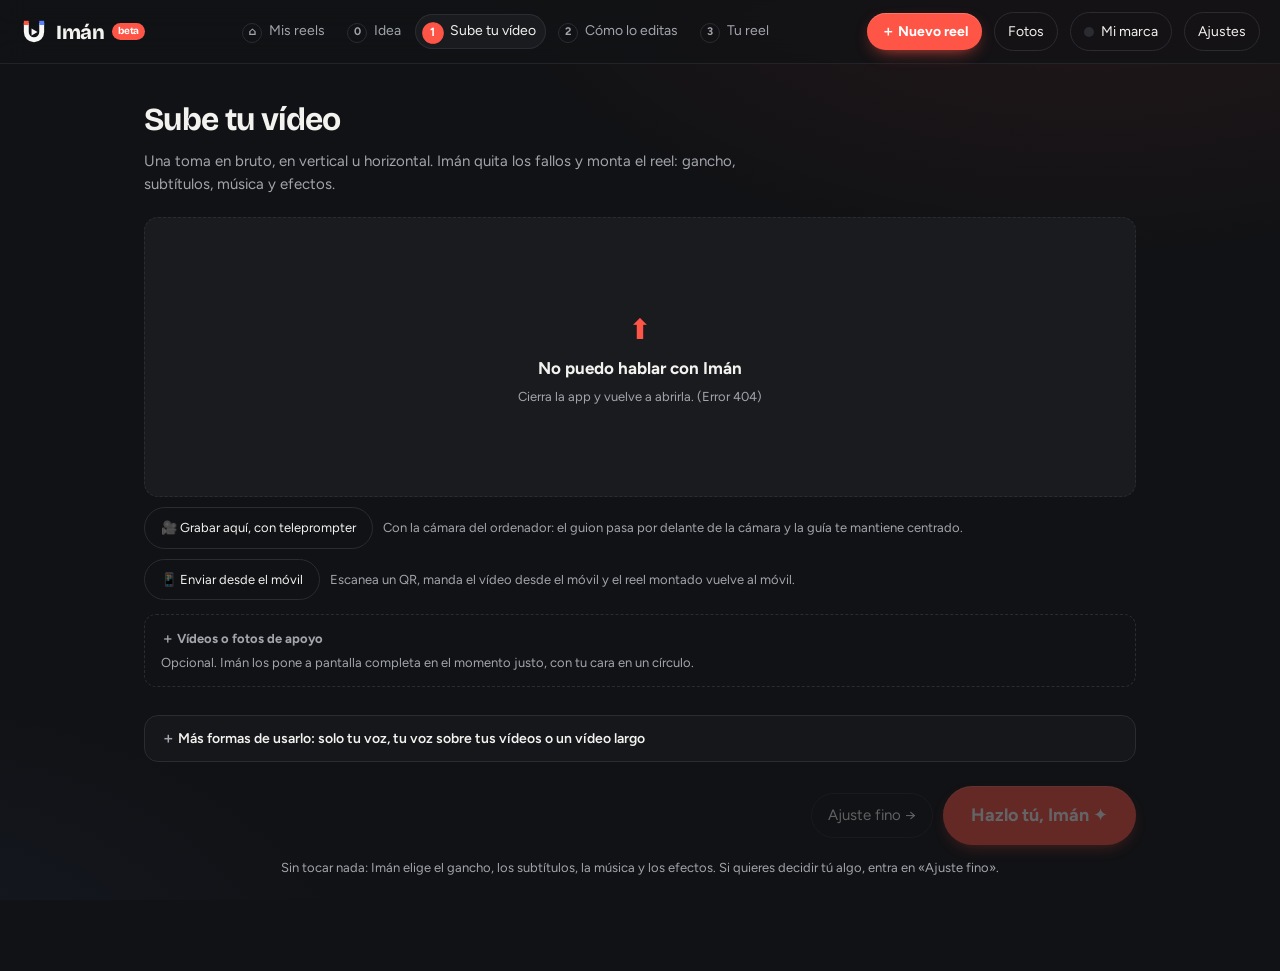
==== commit 679c31b6: "Enviar desde el móvil: página en la wifi con QR, sin instalar nada, y el reel vuelve al móvil Co-Aut" ====
--- a/iman/web/index.html
+++ b/iman/web/index.html
@@ -181,6 +181,7 @@
         <div id="audio-picked" class="audio-picked" hidden></div>
       </label>
       <p class="hint record-row"><button class="ghost" type="button" id="record-open">🎥 Grabar aquí, con teleprompter</button> <span>Con la cámara del ordenador: el guion pasa por delante de la cámara y la guía te mantiene centrado.</span></p>
+      <p class="hint record-row"><button class="ghost" type="button" id="movil-open">📱 Enviar desde el móvil</button> <span>Escanea un QR, manda el vídeo desde el móvil y el reel montado vuelve al móvil.</span></p>
       <p class="hint picked-row" id="picked-row" hidden><span id="picked-name"></span> · <a href="#" id="change-file">Cambiar de vídeo</a></p>
       <div class="takes" id="takes-box" hidden>
         <p class="hint"><strong>Tus tomas, en este orden.</strong> Imán las une una detrás de otra e iguala el color a la primera. Si el orden no es el que quieres, muévelas con las flechas.</p>
@@ -202,6 +203,12 @@
         <label class="choice"><input type="radio" name="mode" value="voz"><span>🎙 Solo mi voz<small>Sin salir en cámara</small></span></label>
         <label class="choice"><input type="radio" name="mode" value="vozclips"><span>🎞 Mi voz sobre mis vídeos<small>Tus clips con tu voz encima</small></span></label>
         <label class="choice"><input type="radio" name="mode" value="largo"><span>✂️ Vídeo largo → varios reels<small>Un directo, una clase, un podcast</small></span></label>
+      </div>
+      <div id="largo-row" class="stack" hidden>
+        <label>¿Cuántos reels saco? <select id="reels-n"><option>3</option><option selected>5</option><option>8</option><option>10</option></select></label>
+        <label>O pega el enlace de YouTube de tu vídeo <input id="yt-url" type="url" placeholder="https://www.youtube.com/watch?v=…" autocomplete="off"></label>
+        <label class="check small"><input type="checkbox" id="yt-mio"> Es mi vídeo (o tengo permiso de quien lo grabó para usarlo)</label>
+        <p class="hint">Cada reel sale de 30 a 60 segundos, empieza al principio de una idea y se entiende solo.</p>
       </div>
       <label class="check" id="directo-row" hidden><input type="checkbox" id="directo"> Es un directo o una charla con público: busca también los momentos con más energía (risas, subidas de voz, reacciones)</label>
       </details>
@@ -223,6 +230,10 @@
       <p class="lead">Con elegir para dónde es y de qué va, basta. Lo demás Imán lo decide solo, y puedes cambiarlo abajo.</p>
       <div class="grid2">
         <div>
+          <div id="up-brand-row" hidden>
+            <h3>¿Para qué marca?</h3>
+            <select id="up-brand" title="Cada reel se monta con la marca elegida (colores, logo, tono y cierre) y la recuerda"></select>
+          </div>
           <h3>¿Para dónde es?</h3>
           <div id="redes" class="choices inline"></div>
           <h3>¿De qué va?</h3>
@@ -295,7 +306,7 @@
             <audio id="music-audio" hidden></audio>
           </div>
           <label class="ghost button" id="music-pick" hidden>Elegir mi canción<input type="file" id="music-file" accept="audio/*,.mp3,.m4a,.wav,.ogg,.flac,.aac" hidden></label>
-          <p class="hint" id="music-name">La música de Imán la creamos nosotros: es tuya y sin derechos. Baja sola cuando hablas.</p>
+          <p class="hint" id="music-name">La música de Imán la creamos nosotros y las «Canción:» están hechas con Suno (plan de pago, uso comercial): puedes usarlas en tus reels, también para vender. Baja sola cuando hablas.</p>
           <h3>Calidad</h3>
           <div class="choices inline">
             <label class="choice"><input type="radio" name="size" value="1080" checked><span>1080 × 1920<small>lo normal para redes; tarda menos</small></span></label>
@@ -438,6 +449,7 @@
             <button class="ghost" id="phrases-apply" hidden>Aplicar cambios</button>
           </details>
           <label class="check small"><input type="checkbox" id="safe-toggle"> Ver zonas que tapan Instagram y TikTok</label>
+          <button class="primary" type="button" id="pro-open" title="Línea de tiempo con pistas: mueve, alarga, escribe y borra textos, apoyo, subtítulos, música y sonidos">🎞 Editor Pro (línea de tiempo)</button>
           <div id="fx-box" hidden>
             <h3>Efectos</h3>
             <div id="fx-list" class="fx-list"></div>
@@ -504,7 +516,7 @@
           </details>
           <h3>Carrusel e historias</h3>
           <div class="kit">
-            <p class="hint">Del mismo reel, con tu marca: un carrusel para el feed y 3 historias para anunciarlo.</p>
+            <p class="hint">Del mismo reel, con tu marca: un carrusel de 8 imágenes para el feed y 4 historias para anunciarlo (la última, con hueco para tu enlace o tu encuesta).</p>
             <button class="ghost" id="kit-btn">✦ Hazme el carrusel y las historias</button>
             <div id="kit-box" hidden>
               <div class="kit-strip" id="kit-carousel"></div>
@@ -528,6 +540,68 @@
       </div>
     </section>
   </main>
+
+  <dialog id="pro" class="pro">
+    <div class="row between">
+      <h2>Editor Pro</h2>
+      <div class="row tight">
+        <button class="ghost small" type="button" id="pro-undo" disabled>↶ Deshacer</button>
+        <button class="ghost small" type="button" id="pro-close">Cerrar</button>
+        <button class="primary small" type="button" id="pro-apply" disabled>Aplicar y montar</button>
+      </div>
+    </div>
+    <div class="pro-top">
+      <div class="pro-screen">
+        <video id="pro-video" playsinline preload="auto"></video>
+        <div id="pro-live" class="pro-live" aria-live="polite"></div>
+      </div>
+      <div class="pro-side">
+        <p class="hint" id="pro-hint">Arrastra un bloque para moverlo y su borde derecho para alargarlo. Toca un bloque para cambiar su texto o quitarlo. Lo que cambies se ve encima del vídeo al momento; con «Aplicar y montar» sale el reel de verdad.</p>
+        <div id="pro-inspector" class="card pro-inspector" hidden></div>
+        <div class="card">
+          <h4>Añadir en <span id="pro-at">0,0 s</span></h4>
+          <div class="row tight wrap">
+            <select id="pro-add-type"></select>
+            <input id="pro-add-text" maxlength="140" placeholder="Texto">
+            <button class="ghost small" type="button" id="pro-add">＋ Añadir</button>
+          </div>
+        </div>
+        <div class="card">
+          <h4>Música y sonidos</h4>
+          <div class="row tight wrap">
+            <select id="pro-music"></select>
+            <label class="small">Volumen <input type="range" id="pro-vol" min="0" max="200" step="10"></label>
+            <label class="check small"><input type="checkbox" id="pro-sfx"> Sonidos</label>
+          </div>
+        </div>
+        <p class="hint" id="pro-pending"></p>
+      </div>
+    </div>
+    <div class="pro-controls row tight">
+      <button class="ghost small" type="button" id="pro-play">▶</button>
+      <span id="pro-time" class="hint">0,0 / 0,0 s</span>
+      <button class="ghost small" type="button" id="pro-cut" title="Quita del reel el trozo que estás oyendo (de la frase entera)">✂ Cortar aquí</button>
+      <label class="small">Zoom <input type="range" id="pro-zoom" min="30" max="240" value="90"></label>
+    </div>
+    <div class="pro-timeline" id="pro-timeline">
+      <div class="pro-ruler" id="pro-ruler"></div>
+      <div id="pro-tracks"></div>
+      <div class="pro-head" id="pro-head"></div>
+    </div>
+  </dialog>
+
+  <dialog id="movil">
+    <h2>Enviar desde el móvil</h2>
+    <p class="hint">Escanea el código con la cámara del móvil. Se abre una página de Imán: graba o elige el vídeo, dale a «Enviar» y aquí se monta. Cuando esté listo, el reel vuelve al móvil para guardarlo o compartirlo. Sin instalar nada.</p>
+    <div class="movil-qr" id="movil-qr"></div>
+    <p class="center"><code id="movil-url"></code></p>
+    <p class="hint">El móvil y este ordenador tienen que estar en la <b>misma wifi</b> y Imán abierto. Si el ordenador pregunta si deja a Imán usar la red, di que sí (solo red privada). Lo que mandes sale también en «Mis reels».</p>
+    <p class="hint" id="movil-msg"></p>
+    <div class="row between">
+      <button class="ghost" type="button" id="movil-stop" title="Nadie más podrá abrir la página hasta que la vuelvas a activar">Apagar la página del móvil</button>
+      <button class="primary" type="button" id="movil-close">Cerrar</button>
+    </div>
+  </dialog>
 
   <dialog id="recorder" class="wide">
     <h2>Grabar aquí</h2>
@@ -542,6 +616,7 @@
     </div>
     <label>Guion para el teleprompter<textarea id="rec-script" rows="3" placeholder="Pega aquí el guion (o viene solo desde «Grabar esta →»)."></textarea></label>
     <div class="row">
+      <label class="check small" title="Imán te escucha en este ordenador (sin mandar nada fuera) y el guion va por donde vas: si paras, se para; si repites, espera"><input type="checkbox" id="rec-follow" checked> El guion sigue tu voz</label>
       <label>Velocidad<input type="range" id="rec-speed" min="1" max="5" value="3"></label>
       <label>Letra<input type="range" id="rec-size" min="22" max="48" value="32"></label>
     </div>
--- a/iman/web/styles.css
+++ b/iman/web/styles.css
@@ -671,3 +671,54 @@
 .takes li small { color: var(--muted); flex: none; }
 .takes li button { border: 1px solid var(--line); background: transparent; color: var(--text); border-radius: 6px; padding: 2px 7px; cursor: pointer; font-size: 12px; }
 .takes li button:disabled { opacity: .35; cursor: default; }
+
+/* Editor Pro: línea de tiempo */
+dialog.pro { width: min(1280px, 98vw); max-height: 96vh; padding: 16px 18px; overflow-y: auto; }
+.pro-top { display: grid; grid-template-columns: auto 1fr; gap: 16px; margin: 8px 0; }
+.pro-screen { position: relative; aspect-ratio: 9 / 16; height: min(40vh, 420px); background: #000; border-radius: 12px; overflow: hidden; }
+.pro-screen video { width: 100%; height: 100%; object-fit: contain; }
+.pro-live { position: absolute; inset: 0; pointer-events: none; display: flex; flex-direction: column; align-items: center; justify-content: space-between; padding: 14% 8% 22%; gap: 6px; }
+.pro-l { font-weight: 800; text-align: center; color: #fff; text-shadow: 0 2px 8px rgba(0,0,0,.8); font-size: clamp(11px, 1.6vw, 16px); border-radius: 6px; padding: 2px 6px; }
+.pro-l.mine { outline: 2px dashed var(--accent); }
+.pro-l.hook { font-size: clamp(14px, 2vw, 22px); background: rgba(0,0,0,.35); }
+.pro-l.apoyo { background: rgba(91,128,255,.55); }
+.pro-l.fondo { opacity: .75; font-size: clamp(16px, 2.4vw, 28px); }
+.pro-l.cap { margin-top: auto; background: rgba(0,0,0,.45); }
+.pro-l.cut { text-decoration: line-through; opacity: .5; }
+.pro-side { display: flex; flex-direction: column; gap: 8px; overflow: auto; max-height: min(40vh, 420px); }
+.pro-side .card { padding: 10px 12px; }
+.pro-side h4 { margin: 0 0 6px; }
+.pro-words { display: flex; flex-wrap: wrap; gap: 4px; margin: 6px 0; }
+.pro-words input { width: auto; min-width: 60px; max-width: 140px; padding: 4px 6px; }
+.pro-controls { align-items: center; gap: 10px; margin: 4px 0 8px; }
+.pro-timeline { position: relative; overflow-x: auto; overflow-y: hidden; border: 1px solid var(--line); border-radius: 12px; background: var(--panel); padding-bottom: 6px; }
+.pro-ruler { position: relative; height: 22px; margin-left: 110px; cursor: pointer; border-bottom: 1px solid var(--line); }
+.pro-ruler span { position: absolute; top: 3px; font-size: 11px; color: var(--muted); transform: translateX(2px); border-left: 1px solid var(--line); padding-left: 3px; }
+.pro-row { display: flex; align-items: center; height: 30px; border-bottom: 1px solid color-mix(in srgb, var(--line) 50%, transparent); }
+.pro-name { position: sticky; left: 0; z-index: 2; flex: 0 0 110px; font-size: 12px; font-weight: 600; color: var(--muted); background: var(--panel); padding-left: 10px; height: 100%; display: flex; align-items: center; }
+.pro-lane { position: relative; height: 100%; flex: none; }
+.pro-b { position: absolute; top: 4px; bottom: 4px; border-radius: 6px; overflow: hidden; font-size: 11px; line-height: 26px; padding: 0 6px; white-space: nowrap; cursor: grab; touch-action: none; user-select: none; background: color-mix(in srgb, var(--accent) 70%, #000); color: #fff; }
+.pro-b span { pointer-events: none; }
+.pro-b.vid { background: #3a3d46; cursor: pointer; border-right: 1px solid var(--panel); }
+.pro-b.vid.zoom { background: #4a4f5c; }
+.pro-b.hook { background: #F5A524; color: #111; cursor: pointer; }
+.pro-b.cap { background: #2c4a3e; cursor: pointer; }
+.pro-b.mus { background: #3b3366; cursor: default; }
+.pro-row[data-track="apoyo"] .pro-b { background: #2B59E6; }
+.pro-row[data-track="fondo"] .pro-b { background: #8a3fd1; }
+.pro-b.off { opacity: .35; background: #555 !important; cursor: pointer; }
+.pro-b.mine { box-shadow: inset 0 0 0 2px #fff; }
+.pro-b.cut { opacity: .3; text-decoration: line-through; }
+.pro-b.sel { outline: 2px solid #fff; outline-offset: 1px; z-index: 1; }
+.pro-grip { position: absolute; right: 0; top: 0; bottom: 0; width: 8px; cursor: ew-resize; background: rgba(255,255,255,.35); }
+.pro-dot { position: absolute; top: 11px; width: 12px; height: 12px; margin-left: -6px; border-radius: 50%; background: #F5D90A; cursor: pointer; }
+.pro-head { position: absolute; top: 0; bottom: 0; width: 2px; background: #fff; pointer-events: none; z-index: 3; }
+.pro-addhook { margin: 3px 6px; }
+@media (max-width: 760px) { .pro-top { grid-template-columns: 1fr; } .pro-screen { height: 36vh; margin: 0 auto; } }
+.rec-prompter span.read { opacity: .4; }
+.rec-prompter span.now { color: var(--accent); }
+.copy-report { display: block; margin-top: 8px; }
+.copy-report ul { margin: 4px 0 8px; padding-left: 4px; list-style: none; }
+.copy-report li { margin: 2px 0; }
+.movil-qr { display: grid; place-items: center; margin: 12px auto; width: 220px; min-height: 160px; background: #fff; border-radius: 16px; padding: 10px; }
+.movil-qr svg { width: 200px; height: 200px; }
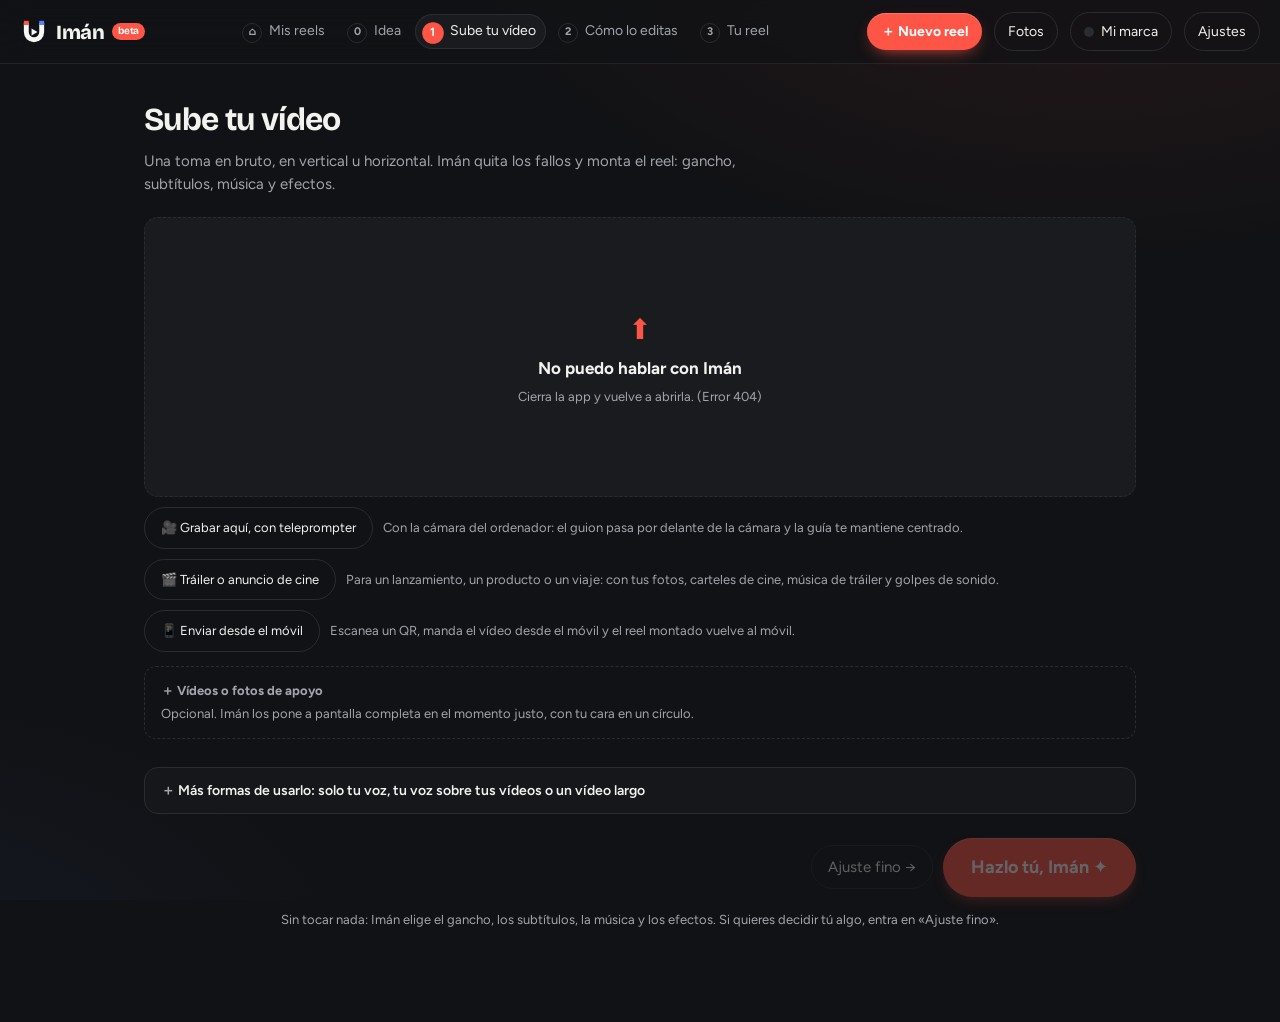
==== commit 26c8a66e: "Tráileres y anuncios de cine con tus fotos: carteles, 2.5D, música de tráiler y golpes (sin generar " ====
--- a/iman/web/index.html
+++ b/iman/web/index.html
@@ -181,6 +181,7 @@
         <div id="audio-picked" class="audio-picked" hidden></div>
       </label>
       <p class="hint record-row"><button class="ghost" type="button" id="record-open">🎥 Grabar aquí, con teleprompter</button> <span>Con la cámara del ordenador: el guion pasa por delante de la cámara y la guía te mantiene centrado.</span></p>
+      <p class="hint record-row"><button class="ghost" type="button" id="trailer-open">🎬 Tráiler o anuncio de cine</button> <span>Para un lanzamiento, un producto o un viaje: con tus fotos, carteles de cine, música de tráiler y golpes de sonido.</span></p>
       <p class="hint record-row"><button class="ghost" type="button" id="movil-open">📱 Enviar desde el móvil</button> <span>Escanea un QR, manda el vídeo desde el móvil y el reel montado vuelve al móvil.</span></p>
       <p class="hint picked-row" id="picked-row" hidden><span id="picked-name"></span> · <a href="#" id="change-file">Cambiar de vídeo</a></p>
       <div class="takes" id="takes-box" hidden>
@@ -202,7 +203,18 @@
         <label class="choice"><input type="radio" name="mode" value="camara" checked><span>🎥 Hablo a cámara<small>Tu toma de siempre</small></span></label>
         <label class="choice"><input type="radio" name="mode" value="voz"><span>🎙 Solo mi voz<small>Sin salir en cámara</small></span></label>
         <label class="choice"><input type="radio" name="mode" value="vozclips"><span>🎞 Mi voz sobre mis vídeos<small>Tus clips con tu voz encima</small></span></label>
+        <label class="choice"><input type="radio" name="mode" value="ilustrado"><span>🖼 Sin salir yo<small>Tu voz sobre imágenes que cuentan lo que dices</small></span></label>
         <label class="choice"><input type="radio" name="mode" value="largo"><span>✂️ Vídeo largo → varios reels<small>Un directo, una clase, un podcast</small></span></label>
+      </div>
+      <div id="ilustrado-row" class="stack" hidden>
+        <label>¿De dónde saco las imágenes? <select id="imagenes">
+          <option value="auto" selected>Tus fotos primero, luego Pexels (con tu clave) y si no, láminas con tu marca</option>
+          <option value="pexels">Fotos de Pexels (con tu clave gratuita de Ajustes)</option>
+          <option value="openai">Ilustraciones con tu clave de OpenAI (las cobra tu cuenta de OpenAI)</option>
+          <option value="laminas">Láminas de diseño con tu marca y la idea de cada escena</option>
+          <option value="fotos">Solo mis fotos</option>
+        </select></label>
+        <p class="hint">Una imagen cada ~3 s, en movimiento, con tus subtítulos, música y efectos. Sin avatares ni voces inventadas: la voz es la tuya.</p>
       </div>
       <div id="largo-row" class="stack" hidden>
         <label>¿Cuántos reels saco? <select id="reels-n"><option>3</option><option selected>5</option><option>8</option><option>10</option></select></label>
@@ -590,6 +602,30 @@
     </div>
   </dialog>
 
+  <dialog id="trailer" class="wide">
+    <form method="dialog" id="trailer-form" class="stack">
+      <h2>Tráiler o anuncio de cine</h2>
+      <p class="hint">Con tus fotos (de 4 a 8 va genial): cada una se mueve en 2.5D, entre carteles en negro como en el cine, con música de tráiler y golpes de sonido. Al final, el título, la fecha y tu llamada a la acción con tu marca.</p>
+      <label>Tus fotos (o clips cortos) <input type="file" id="tr-fotos" accept="image/*,video/*" multiple required></label>
+      <label>Qué anuncias (título) <input id="tr-title" maxlength="60" required placeholder="Ej.: Japón 2027"></label>
+      <label>La frase del tráiler <input id="tr-tagline" maxlength="200" placeholder="Ej.: Treinta viajeros, un solo destino que cambia la vida"></label>
+      <div class="row tight wrap">
+        <label class="grow">Fecha <input id="tr-fecha" maxlength="40" placeholder="Ej.: Noviembre 2027"></label>
+        <label class="grow">Llamada a la acción <input id="tr-cta" maxlength="80" placeholder="Ej.: Reserva tu plaza"></label>
+      </div>
+      <label>Algo más para la IA (opcional) <textarea id="tr-idea" rows="2" maxlength="1000" placeholder="Ej.: es un viaje en grupo de 12 días, ryokan con onsen, plazas limitadas"></textarea></label>
+      <div class="row tight wrap">
+        <label class="grow">Estilo <select id="tr-estilo"><option value="epico">Épico</option><option value="misterio">Misterio</option><option value="emotivo">Emotivo</option><option value="accion">Acción</option><option value="lujo">Lujo</option></select></label>
+        <label class="grow">Tu voz en off (opcional) <input type="file" id="tr-voz" accept="audio/*,video/*"></label>
+      </div>
+      <p class="hint" id="tr-msg"></p>
+      <div class="row between">
+        <button class="ghost" type="button" id="tr-cancel">Cancelar</button>
+        <button class="primary" type="submit" id="tr-go">✦ Montar el tráiler</button>
+      </div>
+    </form>
+  </dialog>
+
   <dialog id="movil">
     <h2>Enviar desde el móvil</h2>
     <p class="hint">Escanea el código con la cámara del móvil. Se abre una página de Imán: graba o elige el vídeo, dale a «Enviar» y aquí se monta. Cuando esté listo, el reel vuelve al móvil para guardarlo o compartirlo. Sin instalar nada.</p>
